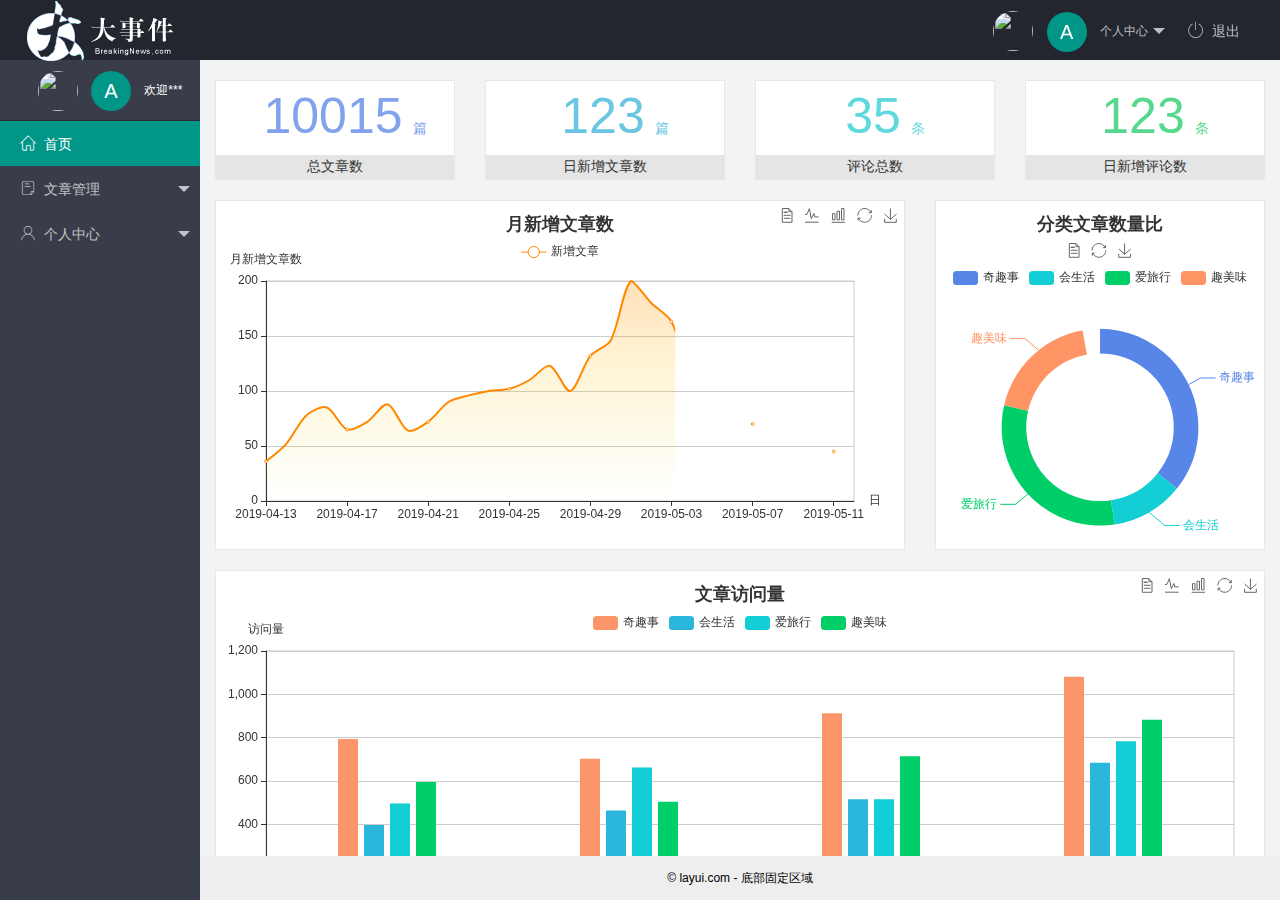
==== index.html @ fb3ffb08 "完成了主页功能的开发" ====
<!DOCTYPE html>
<html lang="en">

<head>
    <meta charset="UTF-8" />
    <meta name="viewport" content="width=device-width, initial-scale=1.0" />
    <title>后台主页</title>
    <!-- 导入 layui 的样式表 -->
    <link rel="stylesheet" href="/assets/lib/layui/css/layui.css" />
    <!-- 导入第三方图标库 -->
    <link rel="stylesheet" href="/assets/fonts/iconfont.css" />
    <link rel="stylesheet" href="/assets/css/index.css" />
</head>

<body class="layui-layout-body">
    <div class="layui-layout layui-layout-admin">
        <div class="layui-header">
            <div class="layui-logo">
                <img src="/assets/images/logo.png" alt="" />
            </div>
            <!-- 头部区域（可配合layui已有的水平导航） -->
            <ul class="layui-nav layui-layout-right">
                <li class="layui-nav-item">
                    <a href="javascript:;" class="userinfo">
                        <img src="http://t.cn/RCzsdCq" class="layui-nav-img" />
                        <span class="text-avatar">A</span>
                        个人中心
                    </a>
                    <dl class="layui-nav-child">
                        <dd><a href="">基本资料</a></dd>
                        <dd><a href="">更换头像</a></dd>
                        <dd><a href="">重置密码</a></dd>
                    </dl>
                </li>
                <li class="layui-nav-item"><a href="javascript:;" id="btnLogout"><span class="iconfont icon-tuichu"></span>退出</a></li>
            </ul>
        </div>

        <div class="layui-side layui-bg-black">
            <div class="layui-side-scroll">
                <div class="userinfo">
                    <img src="http://t.cn/RCzsdCq" class="layui-nav-img" />
                    <span class="text-avatar">A</span>
                    <span id="welcome">欢迎***</span>
                </div>
                <!-- 左侧导航区域（可配合layui已有的垂直导航） -->
                <ul class="layui-nav layui-nav-tree" lay-shrink="all">
                    <li class="layui-nav-item layui-this">
                        <a href="/home/dashboard.html" target="fm"><span class="iconfont icon-home"></span>首页</a>
                    </li>
                    <li class="layui-nav-item">
                        <a class="" href="javascript:;"><span class="iconfont icon-16"></span>文章管理</a>
                        <dl class="layui-nav-child">
                            <dd>
                                <a href="javascript:;"><i class="layui-icon layui-icon-app"></i>文章类别</a>
                            </dd>
                            <dd>
                                <a href="javascript:;"><i class="layui-icon layui-icon-app"></i>文章列表</a>
                            </dd>
                            <dd>
                                <a href="javascript:;"><i class="layui-icon layui-icon-app"></i>发布文章</a>
                            </dd>
                        </dl>
                    </li>
                    <li class="layui-nav-item">
                        <a href="javascript:;"><span class="iconfont icon-user"></span>个人中心</a>
                        <dl class="layui-nav-child">
                            <dd>
                                <a href="javascript:;"><i class="layui-icon layui-icon-app"></i>基本资料</a>
                            </dd>
                            <dd>
                                <a href="javascript:;"><i class="layui-icon layui-icon-app"></i>更换头像</a>
                            </dd>
                            <dd>
                                <a href="javascript:;"><i class="layui-icon layui-icon-app"></i>重置密码</a>
                            </dd>
                        </dl>
                    </li>
                </ul>
            </div>
        </div>

        <div class="layui-body">
            <!-- 内容主体区域 -->
            <!-- <div style="padding: 15px;">内容主体区域</div> -->
            <iframe name="fm" src="/home/dashboard.html" frameborder="0"></iframe>
        </div>

        <div class="layui-footer">
            <!-- 底部固定区域 -->
            © layui.com - 底部固定区域
        </div>
    </div>
    <!-- 导入 layui 的JS文件 -->
    <script src="/assets/lib/layui/layui.all.js"></script>
    <!-- 导入jq -->
    <script src="/assets/lib/jquery.js"></script>
    <!-- 导入baseAPI -->
    <script src="/assets/js/baseAPI.js"></script>
    <script src="/assets/js/index.js"></script>
</body>

</html>
---- assets/lib/layui/css/layui.css ----
/** layui-v2.5.5 MIT License By https://www.layui.com */
 .layui-inline,img{display:inline-block;vertical-align:middle}h1,h2,h3,h4,h5,h6{font-weight:400}.layui-edge,.layui-header,.layui-inline,.layui-main{position:relative}.layui-body,.layui-edge,.layui-elip{overflow:hidden}.layui-btn,.layui-edge,.layui-inline,img{vertical-align:middle}.layui-btn,.layui-disabled,.layui-icon,.layui-unselect{-moz-user-select:none;-webkit-user-select:none;-ms-user-select:none}.layui-elip,.layui-form-checkbox span,.layui-form-pane .layui-form-label{text-overflow:ellipsis;white-space:nowrap}.layui-breadcrumb,.layui-tree-btnGroup{visibility:hidden}blockquote,body,button,dd,div,dl,dt,form,h1,h2,h3,h4,h5,h6,input,li,ol,p,pre,td,textarea,th,ul{margin:0;padding:0;-webkit-tap-highlight-color:rgba(0,0,0,0)}a:active,a:hover{outline:0}img{border:none}li{list-style:none}table{border-collapse:collapse;border-spacing:0}h4,h5,h6{font-size:100%}button,input,optgroup,option,select,textarea{font-family:inherit;font-size:inherit;font-style:inherit;font-weight:inherit;outline:0}pre{white-space:pre-wrap;white-space:-moz-pre-wrap;white-space:-pre-wrap;white-space:-o-pre-wrap;word-wrap:break-word}body{line-height:24px;font:14px Helvetica Neue,Helvetica,PingFang SC,Tahoma,Arial,sans-serif}hr{height:1px;margin:10px 0;border:0;clear:both}a{color:#333;text-decoration:none}a:hover{color:#777}a cite{font-style:normal;*cursor:pointer}.layui-border-box,.layui-border-box *{box-sizing:border-box}.layui-box,.layui-box *{box-sizing:content-box}.layui-clear{clear:both;*zoom:1}.layui-clear:after{content:'\20';clear:both;*zoom:1;display:block;height:0}.layui-inline{*display:inline;*zoom:1}.layui-edge{display:inline-block;width:0;height:0;border-width:6px;border-style:dashed;border-color:transparent}.layui-edge-top{top:-4px;border-bottom-color:#999;border-bottom-style:solid}.layui-edge-right{border-left-color:#999;border-left-style:solid}.layui-edge-bottom{top:2px;border-top-color:#999;border-top-style:solid}.layui-edge-left{border-right-color:#999;border-right-style:solid}.layui-disabled,.layui-disabled:hover{color:#d2d2d2!important;cursor:not-allowed!important}.layui-circle{border-radius:100%}.layui-show{display:block!important}.layui-hide{display:none!important}@font-face{font-family:layui-icon;src:url(../font/iconfont.eot?v=250);src:url(../font/iconfont.eot?v=250#iefix) format('embedded-opentype'),url(../font/iconfont.woff2?v=250) format('woff2'),url(../font/iconfont.woff?v=250) format('woff'),url(../font/iconfont.ttf?v=250) format('truetype'),url(../font/iconfont.svg?v=250#layui-icon) format('svg')}.layui-icon{font-family:layui-icon!important;font-size:16px;font-style:normal;-webkit-font-smoothing:antialiased;-moz-osx-font-smoothing:grayscale}.layui-icon-reply-fill:before{content:"\e611"}.layui-icon-set-fill:before{content:"\e614"}.layui-icon-menu-fill:before{content:"\e60f"}.layui-icon-search:before{content:"\e615"}.layui-icon-share:before{content:"\e641"}.layui-icon-set-sm:before{content:"\e620"}.layui-icon-engine:before{content:"\e628"}.layui-icon-close:before{content:"\1006"}.layui-icon-close-fill:before{content:"\1007"}.layui-icon-chart-screen:before{content:"\e629"}.layui-icon-star:before{content:"\e600"}.layui-icon-circle-dot:before{content:"\e617"}.layui-icon-chat:before{content:"\e606"}.layui-icon-release:before{content:"\e609"}.layui-icon-list:before{content:"\e60a"}.layui-icon-chart:before{content:"\e62c"}.layui-icon-ok-circle:before{content:"\1005"}.layui-icon-layim-theme:before{content:"\e61b"}.layui-icon-table:before{content:"\e62d"}.layui-icon-right:before{content:"\e602"}.layui-icon-left:before{content:"\e603"}.layui-icon-cart-simple:before{content:"\e698"}.layui-icon-face-cry:before{content:"\e69c"}.layui-icon-face-smile:before{content:"\e6af"}.layui-icon-survey:before{content:"\e6b2"}.layui-icon-tree:before{content:"\e62e"}.layui-icon-upload-circle:before{content:"\e62f"}.layui-icon-add-circle:before{content:"\e61f"}.layui-icon-download-circle:before{content:"\e601"}.layui-icon-templeate-1:before{content:"\e630"}.layui-icon-util:before{content:"\e631"}.layui-icon-face-surprised:before{content:"\e664"}.layui-icon-edit:before{content:"\e642"}.layui-icon-speaker:before{content:"\e645"}.layui-icon-down:before{content:"\e61a"}.layui-icon-file:before{content:"\e621"}.layui-icon-layouts:before{content:"\e632"}.layui-icon-rate-half:before{content:"\e6c9"}.layui-icon-add-circle-fine:before{content:"\e608"}.layui-icon-prev-circle:before{content:"\e633"}.layui-icon-read:before{content:"\e705"}.layui-icon-404:before{content:"\e61c"}.layui-icon-carousel:before{content:"\e634"}.layui-icon-help:before{content:"\e607"}.layui-icon-code-circle:before{content:"\e635"}.layui-icon-water:before{content:"\e636"}.layui-icon-username:before{content:"\e66f"}.layui-icon-find-fill:before{content:"\e670"}.layui-icon-about:before{content:"\e60b"}.layui-icon-location:before{content:"\e715"}.layui-icon-up:before{content:"\e619"}.layui-icon-pause:before{content:"\e651"}.layui-icon-date:before{content:"\e637"}.layui-icon-layim-uploadfile:before{content:"\e61d"}.layui-icon-delete:before{content:"\e640"}.layui-icon-play:before{content:"\e652"}.layui-icon-top:before{content:"\e604"}.layui-icon-friends:before{content:"\e612"}.layui-icon-refresh-3:before{content:"\e9aa"}.layui-icon-ok:before{content:"\e605"}.layui-icon-layer:before{content:"\e638"}.layui-icon-face-smile-fine:before{content:"\e60c"}.layui-icon-dollar:before{content:"\e659"}.layui-icon-group:before{content:"\e613"}.layui-icon-layim-download:before{content:"\e61e"}.layui-icon-picture-fine:before{content:"\e60d"}.layui-icon-link:before{content:"\e64c"}.layui-icon-diamond:before{content:"\e735"}.layui-icon-log:before{content:"\e60e"}.layui-icon-rate-solid:before{content:"\e67a"}.layui-icon-fonts-del:before{content:"\e64f"}.layui-icon-unlink:before{content:"\e64d"}.layui-icon-fonts-clear:before{content:"\e639"}.layui-icon-triangle-r:before{content:"\e623"}.layui-icon-circle:before{content:"\e63f"}.layui-icon-radio:before{content:"\e643"}.layui-icon-align-center:before{content:"\e647"}.layui-icon-align-right:before{content:"\e648"}.layui-icon-align-left:before{content:"\e649"}.layui-icon-loading-1:before{content:"\e63e"}.layui-icon-return:before{content:"\e65c"}.layui-icon-fonts-strong:before{content:"\e62b"}.layui-icon-upload:before{content:"\e67c"}.layui-icon-dialogue:before{content:"\e63a"}.layui-icon-video:before{content:"\e6ed"}.layui-icon-headset:before{content:"\e6fc"}.layui-icon-cellphone-fine:before{content:"\e63b"}.layui-icon-add-1:before{content:"\e654"}.layui-icon-face-smile-b:before{content:"\e650"}.layui-icon-fonts-html:before{content:"\e64b"}.layui-icon-form:before{content:"\e63c"}.layui-icon-cart:before{content:"\e657"}.layui-icon-camera-fill:before{content:"\e65d"}.layui-icon-tabs:before{content:"\e62a"}.layui-icon-fonts-code:before{content:"\e64e"}.layui-icon-fire:before{content:"\e756"}.layui-icon-set:before{content:"\e716"}.layui-icon-fonts-u:before{content:"\e646"}.layui-icon-triangle-d:before{content:"\e625"}.layui-icon-tips:before{content:"\e702"}.layui-icon-picture:before{content:"\e64a"}.layui-icon-more-vertical:before{content:"\e671"}.layui-icon-flag:before{content:"\e66c"}.layui-icon-loading:before{content:"\e63d"}.layui-icon-fonts-i:before{content:"\e644"}.layui-icon-refresh-1:before{content:"\e666"}.layui-icon-rmb:before{content:"\e65e"}.layui-icon-home:before{content:"\e68e"}.layui-icon-user:before{content:"\e770"}.layui-icon-notice:before{content:"\e667"}.layui-icon-login-weibo:before{content:"\e675"}.layui-icon-voice:before{content:"\e688"}.layui-icon-upload-drag:before{content:"\e681"}.layui-icon-login-qq:before{content:"\e676"}.layui-icon-snowflake:before{content:"\e6b1"}.layui-icon-file-b:before{content:"\e655"}.layui-icon-template:before{content:"\e663"}.layui-icon-auz:before{content:"\e672"}.layui-icon-console:before{content:"\e665"}.layui-icon-app:before{content:"\e653"}.layui-icon-prev:before{content:"\e65a"}.layui-icon-website:before{content:"\e7ae"}.layui-icon-next:before{content:"\e65b"}.layui-icon-component:before{content:"\e857"}.layui-icon-more:before{content:"\e65f"}.layui-icon-login-wechat:before{content:"\e677"}.layui-icon-shrink-right:before{content:"\e668"}.layui-icon-spread-left:before{content:"\e66b"}.layui-icon-camera:before{content:"\e660"}.layui-icon-note:before{content:"\e66e"}.layui-icon-refresh:before{content:"\e669"}.layui-icon-female:before{content:"\e661"}.layui-icon-male:before{content:"\e662"}.layui-icon-password:before{content:"\e673"}.layui-icon-senior:before{content:"\e674"}.layui-icon-theme:before{content:"\e66a"}.layui-icon-tread:before{content:"\e6c5"}.layui-icon-praise:before{content:"\e6c6"}.layui-icon-star-fill:before{content:"\e658"}.layui-icon-rate:before{content:"\e67b"}.layui-icon-template-1:before{content:"\e656"}.layui-icon-vercode:before{content:"\e679"}.layui-icon-cellphone:before{content:"\e678"}.layui-icon-screen-full:before{content:"\e622"}.layui-icon-screen-restore:before{content:"\e758"}.layui-icon-cols:before{content:"\e610"}.layui-icon-export:before{content:"\e67d"}.layui-icon-print:before{content:"\e66d"}.layui-icon-slider:before{content:"\e714"}.layui-icon-addition:before{content:"\e624"}.layui-icon-subtraction:before{content:"\e67e"}.layui-icon-service:before{content:"\e626"}.layui-icon-transfer:before{content:"\e691"}.layui-main{width:1140px;margin:0 auto}.layui-header{z-index:1000;height:60px}.layui-header a:hover{transition:all .5s;-webkit-transition:all .5s}.layui-side{position:fixed;left:0;top:0;bottom:0;z-index:999;width:200px;overflow-x:hidden}.layui-side-scroll{position:relative;width:220px;height:100%;overflow-x:hidden}.layui-body{position:absolute;left:200px;right:0;top:0;bottom:0;z-index:998;width:auto;overflow-y:auto;box-sizing:border-box}.layui-layout-body{overflow:hidden}.layui-layout-admin .layui-header{background-color:#23262E}.layui-layout-admin .layui-side{top:60px;width:200px;overflow-x:hidden}.layui-layout-admin .layui-body{position:fixed;top:60px;bottom:44px}.layui-layout-admin .layui-main{width:auto;margin:0 15px}.layui-layout-admin .layui-footer{position:fixed;left:200px;right:0;bottom:0;height:44px;line-height:44px;padding:0 15px;background-color:#eee}.layui-layout-admin .layui-logo{position:absolute;left:0;top:0;width:200px;height:100%;line-height:60px;text-align:center;color:#009688;font-size:16px}.layui-layout-admin .layui-header .layui-nav{background:0 0}.layui-layout-left{position:absolute!important;left:200px;top:0}.layui-layout-right{position:absolute!important;right:0;top:0}.layui-container{position:relative;margin:0 auto;padding:0 15px;box-sizing:border-box}.layui-fluid{position:relative;margin:0 auto;padding:0 15px}.layui-row:after,.layui-row:before{content:'';display:block;clear:both}.layui-col-lg1,.layui-col-lg10,.layui-col-lg11,.layui-col-lg12,.layui-col-lg2,.layui-col-lg3,.layui-col-lg4,.layui-col-lg5,.layui-col-lg6,.layui-col-lg7,.layui-col-lg8,.layui-col-lg9,.layui-col-md1,.layui-col-md10,.layui-col-md11,.layui-col-md12,.layui-col-md2,.layui-col-md3,.layui-col-md4,.layui-col-md5,.layui-col-md6,.layui-col-md7,.layui-col-md8,.layui-col-md9,.layui-col-sm1,.layui-col-sm10,.layui-col-sm11,.layui-col-sm12,.layui-col-sm2,.layui-col-sm3,.layui-col-sm4,.layui-col-sm5,.layui-col-sm6,.layui-col-sm7,.layui-col-sm8,.layui-col-sm9,.layui-col-xs1,.layui-col-xs10,.layui-col-xs11,.layui-col-xs12,.layui-col-xs2,.layui-col-xs3,.layui-col-xs4,.layui-col-xs5,.layui-col-xs6,.layui-col-xs7,.layui-col-xs8,.layui-col-xs9{position:relative;display:block;box-sizing:border-box}.layui-col-xs1,.layui-col-xs10,.layui-col-xs11,.layui-col-xs12,.layui-col-xs2,.layui-col-xs3,.layui-col-xs4,.layui-col-xs5,.layui-col-xs6,.layui-col-xs7,.layui-col-xs8,.layui-col-xs9{float:left}.layui-col-xs1{width:8.33333333%}.layui-col-xs2{width:16.66666667%}.layui-col-xs3{width:25%}.layui-col-xs4{width:33.33333333%}.layui-col-xs5{width:41.66666667%}.layui-col-xs6{width:50%}.layui-col-xs7{width:58.33333333%}.layui-col-xs8{width:66.66666667%}.layui-col-xs9{width:75%}.layui-col-xs10{width:83.33333333%}.layui-col-xs11{width:91.66666667%}.layui-col-xs12{width:100%}.layui-col-xs-offset1{margin-left:8.33333333%}.layui-col-xs-offset2{margin-left:16.66666667%}.layui-col-xs-offset3{margin-left:25%}.layui-col-xs-offset4{margin-left:33.33333333%}.layui-col-xs-offset5{margin-left:41.66666667%}.layui-col-xs-offset6{margin-left:50%}.layui-col-xs-offset7{margin-left:58.33333333%}.layui-col-xs-offset8{margin-left:66.66666667%}.layui-col-xs-offset9{margin-left:75%}.layui-col-xs-offset10{margin-left:83.33333333%}.layui-col-xs-offset11{margin-left:91.66666667%}.layui-col-xs-offset12{margin-left:100%}@media screen and (max-width:768px){.layui-hide-xs{display:none!important}.layui-show-xs-block{display:block!important}.layui-show-xs-inline{display:inline!important}.layui-show-xs-inline-block{display:inline-block!important}}@media screen and (min-width:768px){.layui-container{width:750px}.layui-hide-sm{display:none!important}.layui-show-sm-block{display:block!important}.layui-show-sm-inline{display:inline!important}.layui-show-sm-inline-block{display:inline-block!important}.layui-col-sm1,.layui-col-sm10,.layui-col-sm11,.layui-col-sm12,.layui-col-sm2,.layui-col-sm3,.layui-col-sm4,.layui-col-sm5,.layui-col-sm6,.layui-col-sm7,.layui-col-sm8,.layui-col-sm9{float:left}.layui-col-sm1{width:8.33333333%}.layui-col-sm2{width:16.66666667%}.layui-col-sm3{width:25%}.layui-col-sm4{width:33.33333333%}.layui-col-sm5{width:41.66666667%}.layui-col-sm6{width:50%}.layui-col-sm7{width:58.33333333%}.layui-col-sm8{width:66.66666667%}.layui-col-sm9{width:75%}.layui-col-sm10{width:83.33333333%}.layui-col-sm11{width:91.66666667%}.layui-col-sm12{width:100%}.layui-col-sm-offset1{margin-left:8.33333333%}.layui-col-sm-offset2{margin-left:16.66666667%}.layui-col-sm-offset3{margin-left:25%}.layui-col-sm-offset4{margin-left:33.33333333%}.layui-col-sm-offset5{margin-left:41.66666667%}.layui-col-sm-offset6{margin-left:50%}.layui-col-sm-offset7{margin-left:58.33333333%}.layui-col-sm-offset8{margin-left:66.66666667%}.layui-col-sm-offset9{margin-left:75%}.layui-col-sm-offset10{margin-left:83.33333333%}.layui-col-sm-offset11{margin-left:91.66666667%}.layui-col-sm-offset12{margin-left:100%}}@media screen and (min-width:992px){.layui-container{width:970px}.layui-hide-md{display:none!important}.layui-show-md-block{display:block!important}.layui-show-md-inline{display:inline!important}.layui-show-md-inline-block{display:inline-block!important}.layui-col-md1,.layui-col-md10,.layui-col-md11,.layui-col-md12,.layui-col-md2,.layui-col-md3,.layui-col-md4,.layui-col-md5,.layui-col-md6,.layui-col-md7,.layui-col-md8,.layui-col-md9{float:left}.layui-col-md1{width:8.33333333%}.layui-col-md2{width:16.66666667%}.layui-col-md3{width:25%}.layui-col-md4{width:33.33333333%}.layui-col-md5{width:41.66666667%}.layui-col-md6{width:50%}.layui-col-md7{width:58.33333333%}.layui-col-md8{width:66.66666667%}.layui-col-md9{width:75%}.layui-col-md10{width:83.33333333%}.layui-col-md11{width:91.66666667%}.layui-col-md12{width:100%}.layui-col-md-offset1{margin-left:8.33333333%}.layui-col-md-offset2{margin-left:16.66666667%}.layui-col-md-offset3{margin-left:25%}.layui-col-md-offset4{margin-left:33.33333333%}.layui-col-md-offset5{margin-left:41.66666667%}.layui-col-md-offset6{margin-left:50%}.layui-col-md-offset7{margin-left:58.33333333%}.layui-col-md-offset8{margin-left:66.66666667%}.layui-col-md-offset9{margin-left:75%}.layui-col-md-offset10{margin-left:83.33333333%}.layui-col-md-offset11{margin-left:91.66666667%}.layui-col-md-offset12{margin-left:100%}}@media screen and (min-width:1200px){.layui-container{width:1170px}.layui-hide-lg{display:none!important}.layui-show-lg-block{display:block!important}.layui-show-lg-inline{display:inline!important}.layui-show-lg-inline-block{display:inline-block!important}.layui-col-lg1,.layui-col-lg10,.layui-col-lg11,.layui-col-lg12,.layui-col-lg2,.layui-col-lg3,.layui-col-lg4,.layui-col-lg5,.layui-col-lg6,.layui-col-lg7,.layui-col-lg8,.layui-col-lg9{float:left}.layui-col-lg1{width:8.33333333%}.layui-col-lg2{width:16.66666667%}.layui-col-lg3{width:25%}.layui-col-lg4{width:33.33333333%}.layui-col-lg5{width:41.66666667%}.layui-col-lg6{width:50%}.layui-col-lg7{width:58.33333333%}.layui-col-lg8{width:66.66666667%}.layui-col-lg9{width:75%}.layui-col-lg10{width:83.33333333%}.layui-col-lg11{width:91.66666667%}.layui-col-lg12{width:100%}.layui-col-lg-offset1{margin-left:8.33333333%}.layui-col-lg-offset2{margin-left:16.66666667%}.layui-col-lg-offset3{margin-left:25%}.layui-col-lg-offset4{margin-left:33.33333333%}.layui-col-lg-offset5{margin-left:41.66666667%}.layui-col-lg-offset6{margin-left:50%}.layui-col-lg-offset7{margin-left:58.33333333%}.layui-col-lg-offset8{margin-left:66.66666667%}.layui-col-lg-offset9{margin-left:75%}.layui-col-lg-offset10{margin-left:83.33333333%}.layui-col-lg-offset11{margin-left:91.66666667%}.layui-col-lg-offset12{margin-left:100%}}.layui-col-space1{margin:-.5px}.layui-col-space1>*{padding:.5px}.layui-col-space3{margin:-1.5px}.layui-col-space3>*{padding:1.5px}.layui-col-space5{margin:-2.5px}.layui-col-space5>*{padding:2.5px}.layui-col-space8{margin:-3.5px}.layui-col-space8>*{padding:3.5px}.layui-col-space10{margin:-5px}.layui-col-space10>*{padding:5px}.layui-col-space12{margin:-6px}.layui-col-space12>*{padding:6px}.layui-col-space15{margin:-7.5px}.layui-col-space15>*{padding:7.5px}.layui-col-space18{margin:-9px}.layui-col-space18>*{padding:9px}.layui-col-space20{margin:-10px}.layui-col-space20>*{padding:10px}.layui-col-space22{margin:-11px}.layui-col-space22>*{padding:11px}.layui-col-space25{margin:-12.5px}.layui-col-space25>*{padding:12.5px}.layui-col-space30{margin:-15px}.layui-col-space30>*{padding:15px}.layui-btn,.layui-input,.layui-select,.layui-textarea,.layui-upload-button{outline:0;-webkit-appearance:none;transition:all .3s;-webkit-transition:all .3s;box-sizing:border-box}.layui-elem-quote{margin-bottom:10px;padding:15px;line-height:22px;border-left:5px solid #009688;border-radius:0 2px 2px 0;background-color:#f2f2f2}.layui-quote-nm{border-style:solid;border-width:1px 1px 1px 5px;background:0 0}.layui-elem-field{margin-bottom:10px;padding:0;border-width:1px;border-style:solid}.layui-elem-field legend{margin-left:20px;padding:0 10px;font-size:20px;font-weight:300}.layui-field-title{margin:10px 0 20px;border-width:1px 0 0}.layui-field-box{padding:10px 15px}.layui-field-title .layui-field-box{padding:10px 0}.layui-progress{position:relative;height:6px;border-radius:20px;background-color:#e2e2e2}.layui-progress-bar{position:absolute;left:0;top:0;width:0;max-width:100%;height:6px;border-radius:20px;text-align:right;background-color:#5FB878;transition:all .3s;-webkit-transition:all .3s}.layui-progress-big,.layui-progress-big .layui-progress-bar{height:18px;line-height:18px}.layui-progress-text{position:relative;top:-20px;line-height:18px;font-size:12px;color:#666}.layui-progress-big .layui-progress-text{position:static;padding:0 10px;color:#fff}.layui-collapse{border-width:1px;border-style:solid;border-radius:2px}.layui-colla-content,.layui-colla-item{border-top-width:1px;border-top-style:solid}.layui-colla-item:first-child{border-top:none}.layui-colla-title{position:relative;height:42px;line-height:42px;padding:0 15px 0 35px;color:#333;background-color:#f2f2f2;cursor:pointer;font-size:14px;overflow:hidden}.layui-colla-content{display:none;padding:10px 15px;line-height:22px;color:#666}.layui-colla-icon{position:absolute;left:15px;top:0;font-size:14px}.layui-card{margin-bottom:15px;border-radius:2px;background-color:#fff;box-shadow:0 1px 2px 0 rgba(0,0,0,.05)}.layui-card:last-child{margin-bottom:0}.layui-card-header{position:relative;height:42px;line-height:42px;padding:0 15px;border-bottom:1px solid #f6f6f6;color:#333;border-radius:2px 2px 0 0;font-size:14px}.layui-bg-black,.layui-bg-blue,.layui-bg-cyan,.layui-bg-green,.layui-bg-orange,.layui-bg-red{color:#fff!important}.layui-card-body{position:relative;padding:10px 15px;line-height:24px}.layui-card-body[pad15]{padding:15px}.layui-card-body[pad20]{padding:20px}.layui-card-body .layui-table{margin:5px 0}.layui-card .layui-tab{margin:0}.layui-panel-window{position:relative;padding:15px;border-radius:0;border-top:5px solid #E6E6E6;background-color:#fff}.layui-auxiliar-moving{position:fixed;left:0;right:0;top:0;bottom:0;width:100%;height:100%;background:0 0;z-index:9999999999}.layui-form-label,.layui-form-mid,.layui-form-select,.layui-input-block,.layui-input-inline,.layui-textarea{position:relative}.layui-bg-red{background-color:#FF5722!important}.layui-bg-orange{background-color:#FFB800!important}.layui-bg-green{background-color:#009688!important}.layui-bg-cyan{background-color:#2F4056!important}.layui-bg-blue{background-color:#1E9FFF!important}.layui-bg-black{background-color:#393D49!important}.layui-bg-gray{background-color:#eee!important;color:#666!important}.layui-badge-rim,.layui-colla-content,.layui-colla-item,.layui-collapse,.layui-elem-field,.layui-form-pane .layui-form-item[pane],.layui-form-pane .layui-form-label,.layui-input,.layui-layedit,.layui-layedit-tool,.layui-quote-nm,.layui-select,.layui-tab-bar,.layui-tab-card,.layui-tab-title,.layui-tab-title .layui-this:after,.layui-textarea{border-color:#e6e6e6}.layui-timeline-item:before,hr{background-color:#e6e6e6}.layui-text{line-height:22px;font-size:14px;color:#666}.layui-text h1,.layui-text h2,.layui-text h3{font-weight:500;color:#333}.layui-text h1{font-size:30px}.layui-text h2{font-size:24px}.layui-text h3{font-size:18px}.layui-text a:not(.layui-btn){color:#01AAED}.layui-text a:not(.layui-btn):hover{text-decoration:underline}.layui-text ul{padding:5px 0 5px 15px}.layui-text ul li{margin-top:5px;list-style-type:disc}.layui-text em,.layui-word-aux{color:#999!important;padding:0 5px!important}.layui-btn{display:inline-block;height:38px;line-height:38px;padding:0 18px;background-color:#009688;color:#fff;white-space:nowrap;text-align:center;font-size:14px;border:none;border-radius:2px;cursor:pointer}.layui-btn:hover{opacity:.8;filter:alpha(opacity=80);color:#fff}.layui-btn:active{opacity:1;filter:alpha(opacity=100)}.layui-btn+.layui-btn{margin-left:10px}.layui-btn-container{font-size:0}.layui-btn-container .layui-btn{margin-right:10px;margin-bottom:10px}.layui-btn-container .layui-btn+.layui-btn{margin-left:0}.layui-table .layui-btn-container .layui-btn{margin-bottom:9px}.layui-btn-radius{border-radius:100px}.layui-btn .layui-icon{margin-right:3px;font-size:18px;vertical-align:bottom;vertical-align:middle\9}.layui-btn-primary{border:1px solid #C9C9C9;background-color:#fff;color:#555}.layui-btn-primary:hover{border-color:#009688;color:#333}.layui-btn-normal{background-color:#1E9FFF}.layui-btn-warm{background-color:#FFB800}.layui-btn-danger{background-color:#FF5722}.layui-btn-checked{background-color:#5FB878}.layui-btn-disabled,.layui-btn-disabled:active,.layui-btn-disabled:hover{border:1px solid #e6e6e6;background-color:#FBFBFB;color:#C9C9C9;cursor:not-allowed;opacity:1}.layui-btn-lg{height:44px;line-height:44px;padding:0 25px;font-size:16px}.layui-btn-sm{height:30px;line-height:30px;padding:0 10px;font-size:12px}.layui-btn-sm i{font-size:16px!important}.layui-btn-xs{height:22px;line-height:22px;padding:0 5px;font-size:12px}.layui-btn-xs i{font-size:14px!important}.layui-btn-group{display:inline-block;vertical-align:middle;font-size:0}.layui-btn-group .layui-btn{margin-left:0!important;margin-right:0!important;border-left:1px solid rgba(255,255,255,.5);border-radius:0}.layui-btn-group .layui-btn-primary{border-left:none}.layui-btn-group .layui-btn-primary:hover{border-color:#C9C9C9;color:#009688}.layui-btn-group .layui-btn:first-child{border-left:none;border-radius:2px 0 0 2px}.layui-btn-group .layui-btn-primary:first-child{border-left:1px solid #c9c9c9}.layui-btn-group .layui-btn:last-child{border-radius:0 2px 2px 0}.layui-btn-group .layui-btn+.layui-btn{margin-left:0}.layui-btn-group+.layui-btn-group{margin-left:10px}.layui-btn-fluid{width:100%}.layui-input,.layui-select,.layui-textarea{height:38px;line-height:1.3;line-height:38px\9;border-width:1px;border-style:solid;background-color:#fff;border-radius:2px}.layui-input::-webkit-input-placeholder,.layui-select::-webkit-input-placeholder,.layui-textarea::-webkit-input-placeholder{line-height:1.3}.layui-input,.layui-textarea{display:block;width:100%;padding-left:10px}.layui-input:hover,.layui-textarea:hover{border-color:#D2D2D2!important}.layui-input:focus,.layui-textarea:focus{border-color:#C9C9C9!important}.layui-textarea{min-height:100px;height:auto;line-height:20px;padding:6px 10px;resize:vertical}.layui-select{padding:0 10px}.layui-form input[type=checkbox],.layui-form input[type=radio],.layui-form select{display:none}.layui-form [lay-ignore]{display:initial}.layui-form-item{margin-bottom:15px;clear:both;*zoom:1}.layui-form-item:after{content:'\20';clear:both;*zoom:1;display:block;height:0}.layui-form-label{float:left;display:block;padding:9px 15px;width:80px;font-weight:400;line-height:20px;text-align:right}.layui-form-label-col{display:block;float:none;padding:9px 0;line-height:20px;text-align:left}.layui-form-item .layui-inline{margin-bottom:5px;margin-right:10px}.layui-input-block{margin-left:110px;min-height:36px}.layui-input-inline{display:inline-block;vertical-align:middle}.layui-form-item .layui-input-inline{float:left;width:190px;margin-right:10px}.layui-form-text .layui-input-inline{width:auto}.layui-form-mid{float:left;display:block;padding:9px 0!important;line-height:20px;margin-right:10px}.layui-form-danger+.layui-form-select .layui-input,.layui-form-danger:focus{border-color:#FF5722!important}.layui-form-select .layui-input{padding-right:30px;cursor:pointer}.layui-form-select .layui-edge{position:absolute;right:10px;top:50%;margin-top:-3px;cursor:pointer;border-width:6px;border-top-color:#c2c2c2;border-top-style:solid;transition:all .3s;-webkit-transition:all .3s}.layui-form-select dl{display:none;position:absolute;left:0;top:42px;padding:5px 0;z-index:899;min-width:100%;border:1px solid #d2d2d2;max-height:300px;overflow-y:auto;background-color:#fff;border-radius:2px;box-shadow:0 2px 4px rgba(0,0,0,.12);box-sizing:border-box}.layui-form-select dl dd,.layui-form-select dl dt{padding:0 10px;line-height:36px;white-space:nowrap;overflow:hidden;text-overflow:ellipsis}.layui-form-select dl dt{font-size:12px;color:#999}.layui-form-select dl dd{cursor:pointer}.layui-form-select dl dd:hover{background-color:#f2f2f2;-webkit-transition:.5s all;transition:.5s all}.layui-form-select .layui-select-group dd{padding-left:20px}.layui-form-select dl dd.layui-select-tips{padding-left:10px!important;color:#999}.layui-form-select dl dd.layui-this{background-color:#5FB878;color:#fff}.layui-form-checkbox,.layui-form-select dl dd.layui-disabled{background-color:#fff}.layui-form-selected dl{display:block}.layui-form-checkbox,.layui-form-checkbox *,.layui-form-switch{display:inline-block;vertical-align:middle}.layui-form-selected .layui-edge{margin-top:-9px;-webkit-transform:rotate(180deg);transform:rotate(180deg);margin-top:-3px\9}:root .layui-form-selected .layui-edge{margin-top:-9px\0/IE9}.layui-form-selectup dl{top:auto;bottom:42px}.layui-select-none{margin:5px 0;text-align:center;color:#999}.layui-select-disabled .layui-disabled{border-color:#eee!important}.layui-select-disabled .layui-edge{border-top-color:#d2d2d2}.layui-form-checkbox{position:relative;height:30px;line-height:30px;margin-right:10px;padding-right:30px;cursor:pointer;font-size:0;-webkit-transition:.1s linear;transition:.1s linear;box-sizing:border-box}.layui-form-checkbox span{padding:0 10px;height:100%;font-size:14px;border-radius:2px 0 0 2px;background-color:#d2d2d2;color:#fff;overflow:hidden}.layui-form-checkbox:hover span{background-color:#c2c2c2}.layui-form-checkbox i{position:absolute;right:0;top:0;width:30px;height:28px;border:1px solid #d2d2d2;border-left:none;border-radius:0 2px 2px 0;color:#fff;font-size:20px;text-align:center}.layui-form-checkbox:hover i{border-color:#c2c2c2;color:#c2c2c2}.layui-form-checked,.layui-form-checked:hover{border-color:#5FB878}.layui-form-checked span,.layui-form-checked:hover span{background-color:#5FB878}.layui-form-checked i,.layui-form-checked:hover i{color:#5FB878}.layui-form-item .layui-form-checkbox{margin-top:4px}.layui-form-checkbox[lay-skin=primary]{height:auto!important;line-height:normal!important;min-width:18px;min-height:18px;border:none!important;margin-right:0;padding-left:28px;padding-right:0;background:0 0}.layui-form-checkbox[lay-skin=primary] span{padding-left:0;padding-right:15px;line-height:18px;background:0 0;color:#666}.layui-form-checkbox[lay-skin=primary] i{right:auto;left:0;width:16px;height:16px;line-height:16px;border:1px solid #d2d2d2;font-size:12px;border-radius:2px;background-color:#fff;-webkit-transition:.1s linear;transition:.1s linear}.layui-form-checkbox[lay-skin=primary]:hover i{border-color:#5FB878;color:#fff}.layui-form-checked[lay-skin=primary] i{border-color:#5FB878!important;background-color:#5FB878;color:#fff}.layui-checkbox-disbaled[lay-skin=primary] span{background:0 0!important;color:#c2c2c2}.layui-checkbox-disbaled[lay-skin=primary]:hover i{border-color:#d2d2d2}.layui-form-item .layui-form-checkbox[lay-skin=primary]{margin-top:10px}.layui-form-switch{position:relative;height:22px;line-height:22px;min-width:35px;padding:0 5px;margin-top:8px;border:1px solid #d2d2d2;border-radius:20px;cursor:pointer;background-color:#fff;-webkit-transition:.1s linear;transition:.1s linear}.layui-form-switch i{position:absolute;left:5px;top:3px;width:16px;height:16px;border-radius:20px;background-color:#d2d2d2;-webkit-transition:.1s linear;transition:.1s linear}.layui-form-switch em{position:relative;top:0;width:25px;margin-left:21px;padding:0!important;text-align:center!important;color:#999!important;font-style:normal!important;font-size:12px}.layui-form-onswitch{border-color:#5FB878;background-color:#5FB878}.layui-checkbox-disbaled,.layui-checkbox-disbaled i{border-color:#e2e2e2!important}.layui-form-onswitch i{left:100%;margin-left:-21px;background-color:#fff}.layui-form-onswitch em{margin-left:5px;margin-right:21px;color:#fff!important}.layui-checkbox-disbaled span{background-color:#e2e2e2!important}.layui-checkbox-disbaled:hover i{color:#fff!important}[lay-radio]{display:none}.layui-form-radio,.layui-form-radio *{display:inline-block;vertical-align:middle}.layui-form-radio{line-height:28px;margin:6px 10px 0 0;padding-right:10px;cursor:pointer;font-size:0}.layui-form-radio *{font-size:14px}.layui-form-radio>i{margin-right:8px;font-size:22px;color:#c2c2c2}.layui-form-radio>i:hover,.layui-form-radioed>i{color:#5FB878}.layui-radio-disbaled>i{color:#e2e2e2!important}.layui-form-pane .layui-form-label{width:110px;padding:8px 15px;height:38px;line-height:20px;border-width:1px;border-style:solid;border-radius:2px 0 0 2px;text-align:center;background-color:#FBFBFB;overflow:hidden;box-sizing:border-box}.layui-form-pane .layui-input-inline{margin-left:-1px}.layui-form-pane .layui-input-block{margin-left:110px;left:-1px}.layui-form-pane .layui-input{border-radius:0 2px 2px 0}.layui-form-pane .layui-form-text .layui-form-label{float:none;width:100%;border-radius:2px;box-sizing:border-box;text-align:left}.layui-form-pane .layui-form-text .layui-input-inline{display:block;margin:0;top:-1px;clear:both}.layui-form-pane .layui-form-text .layui-input-block{margin:0;left:0;top:-1px}.layui-form-pane .layui-form-text .layui-textarea{min-height:100px;border-radius:0 0 2px 2px}.layui-form-pane .layui-form-checkbox{margin:4px 0 4px 10px}.layui-form-pane .layui-form-radio,.layui-form-pane .layui-form-switch{margin-top:6px;margin-left:10px}.layui-form-pane .layui-form-item[pane]{position:relative;border-width:1px;border-style:solid}.layui-form-pane .layui-form-item[pane] .layui-form-label{position:absolute;left:0;top:0;height:100%;border-width:0 1px 0 0}.layui-form-pane .layui-form-item[pane] .layui-input-inline{margin-left:110px}@media screen and (max-width:450px){.layui-form-item .layui-form-label{text-overflow:ellipsis;overflow:hidden;white-space:nowrap}.layui-form-item .layui-inline{display:block;margin-right:0;margin-bottom:20px;clear:both}.layui-form-item .layui-inline:after{content:'\20';clear:both;display:block;height:0}.layui-form-item .layui-input-inline{display:block;float:none;left:-3px;width:auto;margin:0 0 10px 112px}.layui-form-item .layui-input-inline+.layui-form-mid{margin-left:110px;top:-5px;padding:0}.layui-form-item .layui-form-checkbox{margin-right:5px;margin-bottom:5px}}.layui-layedit{border-width:1px;border-style:solid;border-radius:2px}.layui-layedit-tool{padding:3px 5px;border-bottom-width:1px;border-bottom-style:solid;font-size:0}.layedit-tool-fixed{position:fixed;top:0;border-top:1px solid #e2e2e2}.layui-layedit-tool .layedit-tool-mid,.layui-layedit-tool .layui-icon{display:inline-block;vertical-align:middle;text-align:center;font-size:14px}.layui-layedit-tool .layui-icon{position:relative;width:32px;height:30px;line-height:30px;margin:3px 5px;color:#777;cursor:pointer;border-radius:2px}.layui-layedit-tool .layui-icon:hover{color:#393D49}.layui-layedit-tool .layui-icon:active{color:#000}.layui-layedit-tool .layedit-tool-active{background-color:#e2e2e2;color:#000}.layui-layedit-tool .layui-disabled,.layui-layedit-tool .layui-disabled:hover{color:#d2d2d2;cursor:not-allowed}.layui-layedit-tool .layedit-tool-mid{width:1px;height:18px;margin:0 10px;background-color:#d2d2d2}.layedit-tool-html{width:50px!important;font-size:30px!important}.layedit-tool-b,.layedit-tool-code,.layedit-tool-help{font-size:16px!important}.layedit-tool-d,.layedit-tool-face,.layedit-tool-image,.layedit-tool-unlink{font-size:18px!important}.layedit-tool-image input{position:absolute;font-size:0;left:0;top:0;width:100%;height:100%;opacity:.01;filter:Alpha(opacity=1);cursor:pointer}.layui-layedit-iframe iframe{display:block;width:100%}#LAY_layedit_code{overflow:hidden}.layui-laypage{display:inline-block;*display:inline;*zoom:1;vertical-align:middle;margin:10px 0;font-size:0}.layui-laypage>a:first-child,.layui-laypage>a:first-child em{border-radius:2px 0 0 2px}.layui-laypage>a:last-child,.layui-laypage>a:last-child em{border-radius:0 2px 2px 0}.layui-laypage>:first-child{margin-left:0!important}.layui-laypage>:last-child{margin-right:0!important}.layui-laypage a,.layui-laypage button,.layui-laypage input,.layui-laypage select,.layui-laypage span{border:1px solid #e2e2e2}.layui-laypage a,.layui-laypage span{display:inline-block;*display:inline;*zoom:1;vertical-align:middle;padding:0 15px;height:28px;line-height:28px;margin:0 -1px 5px 0;background-color:#fff;color:#333;font-size:12px}.layui-flow-more a *,.layui-laypage input,.layui-table-view select[lay-ignore]{display:inline-block}.layui-laypage a:hover{color:#009688}.layui-laypage em{font-style:normal}.layui-laypage .layui-laypage-spr{color:#999;font-weight:700}.layui-laypage a{text-decoration:none}.layui-laypage .layui-laypage-curr{position:relative}.layui-laypage .layui-laypage-curr em{position:relative;color:#fff}.layui-laypage .layui-laypage-curr .layui-laypage-em{position:absolute;left:-1px;top:-1px;padding:1px;width:100%;height:100%;background-color:#009688}.layui-laypage-em{border-radius:2px}.layui-laypage-next em,.layui-laypage-prev em{font-family:Sim sun;font-size:16px}.layui-laypage .layui-laypage-count,.layui-laypage .layui-laypage-limits,.layui-laypage .layui-laypage-refresh,.layui-laypage .layui-laypage-skip{margin-left:10px;margin-right:10px;padding:0;border:none}.layui-laypage .layui-laypage-limits,.layui-laypage .layui-laypage-refresh{vertical-align:top}.layui-laypage .layui-laypage-refresh i{font-size:18px;cursor:pointer}.layui-laypage select{height:22px;padding:3px;border-radius:2px;cursor:pointer}.layui-laypage .layui-laypage-skip{height:30px;line-height:30px;color:#999}.layui-laypage button,.layui-laypage input{height:30px;line-height:30px;border-radius:2px;vertical-align:top;background-color:#fff;box-sizing:border-box}.layui-laypage input{width:40px;margin:0 10px;padding:0 3px;text-align:center}.layui-laypage input:focus,.layui-laypage select:focus{border-color:#009688!important}.layui-laypage button{margin-left:10px;padding:0 10px;cursor:pointer}.layui-table,.layui-table-view{margin:10px 0}.layui-flow-more{margin:10px 0;text-align:center;color:#999;font-size:14px}.layui-flow-more a{height:32px;line-height:32px}.layui-flow-more a *{vertical-align:top}.layui-flow-more a cite{padding:0 20px;border-radius:3px;background-color:#eee;color:#333;font-style:normal}.layui-flow-more a cite:hover{opacity:.8}.layui-flow-more a i{font-size:30px;color:#737383}.layui-table{width:100%;background-color:#fff;color:#666}.layui-table tr{transition:all .3s;-webkit-transition:all .3s}.layui-table th{text-align:left;font-weight:400}.layui-table tbody tr:hover,.layui-table thead tr,.layui-table-click,.layui-table-header,.layui-table-hover,.layui-table-mend,.layui-table-patch,.layui-table-tool,.layui-table-total,.layui-table-total tr,.layui-table[lay-even] tr:nth-child(even){background-color:#f2f2f2}.layui-table td,.layui-table th,.layui-table-col-set,.layui-table-fixed-r,.layui-table-grid-down,.layui-table-header,.layui-table-page,.layui-table-tips-main,.layui-table-tool,.layui-table-total,.layui-table-view,.layui-table[lay-skin=line],.layui-table[lay-skin=row]{border-width:1px;border-style:solid;border-color:#e6e6e6}.layui-table td,.layui-table th{position:relative;padding:9px 15px;min-height:20px;line-height:20px;font-size:14px}.layui-table[lay-skin=line] td,.layui-table[lay-skin=line] th{border-width:0 0 1px}.layui-table[lay-skin=row] td,.layui-table[lay-skin=row] th{border-width:0 1px 0 0}.layui-table[lay-skin=nob] td,.layui-table[lay-skin=nob] th{border:none}.layui-table img{max-width:100px}.layui-table[lay-size=lg] td,.layui-table[lay-size=lg] th{padding:15px 30px}.layui-table-view .layui-table[lay-size=lg] .layui-table-cell{height:40px;line-height:40px}.layui-table[lay-size=sm] td,.layui-table[lay-size=sm] th{font-size:12px;padding:5px 10px}.layui-table-view .layui-table[lay-size=sm] .layui-table-cell{height:20px;line-height:20px}.layui-table[lay-data]{display:none}.layui-table-box{position:relative;overflow:hidden}.layui-table-view .layui-table{position:relative;width:auto;margin:0}.layui-table-view .layui-table[lay-skin=line]{border-width:0 1px 0 0}.layui-table-view .layui-table[lay-skin=row]{border-width:0 0 1px}.layui-table-view .layui-table td,.layui-table-view .layui-table th{padding:5px 0;border-top:none;border-left:none}.layui-table-view .layui-table th.layui-unselect .layui-table-cell span{cursor:pointer}.layui-table-view .layui-table td{cursor:default}.layui-table-view .layui-table td[data-edit=text]{cursor:text}.layui-table-view .layui-form-checkbox[lay-skin=primary] i{width:18px;height:18px}.layui-table-view .layui-form-radio{line-height:0;padding:0}.layui-table-view .layui-form-radio>i{margin:0;font-size:20px}.layui-table-init{position:absolute;left:0;top:0;width:100%;height:100%;text-align:center;z-index:110}.layui-table-init .layui-icon{position:absolute;left:50%;top:50%;margin:-15px 0 0 -15px;font-size:30px;color:#c2c2c2}.layui-table-header{border-width:0 0 1px;overflow:hidden}.layui-table-header .layui-table{margin-bottom:-1px}.layui-table-tool .layui-inline[lay-event]{position:relative;width:26px;height:26px;padding:5px;line-height:16px;margin-right:10px;text-align:center;color:#333;border:1px solid #ccc;cursor:pointer;-webkit-transition:.5s all;transition:.5s all}.layui-table-tool .layui-inline[lay-event]:hover{border:1px solid #999}.layui-table-tool-temp{padding-right:120px}.layui-table-tool-self{position:absolute;right:17px;top:10px}.layui-table-tool .layui-table-tool-self .layui-inline[lay-event]{margin:0 0 0 10px}.layui-table-tool-panel{position:absolute;top:29px;left:-1px;padding:5px 0;min-width:150px;min-height:40px;border:1px solid #d2d2d2;text-align:left;overflow-y:auto;background-color:#fff;box-shadow:0 2px 4px rgba(0,0,0,.12)}.layui-table-cell,.layui-table-tool-panel li{overflow:hidden;text-overflow:ellipsis;white-space:nowrap}.layui-table-tool-panel li{padding:0 10px;line-height:30px;-webkit-transition:.5s all;transition:.5s all}.layui-table-tool-panel li .layui-form-checkbox[lay-skin=primary]{width:100%;padding-left:28px}.layui-table-tool-panel li:hover{background-color:#f2f2f2}.layui-table-tool-panel li .layui-form-checkbox[lay-skin=primary] i{position:absolute;left:0;top:0}.layui-table-tool-panel li .layui-form-checkbox[lay-skin=primary] span{padding:0}.layui-table-tool .layui-table-tool-self .layui-table-tool-panel{left:auto;right:-1px}.layui-table-col-set{position:absolute;right:0;top:0;width:20px;height:100%;border-width:0 0 0 1px;background-color:#fff}.layui-table-sort{width:10px;height:20px;margin-left:5px;cursor:pointer!important}.layui-table-sort .layui-edge{position:absolute;left:5px;border-width:5px}.layui-table-sort .layui-table-sort-asc{top:3px;border-top:none;border-bottom-style:solid;border-bottom-color:#b2b2b2}.layui-table-sort .layui-table-sort-asc:hover{border-bottom-color:#666}.layui-table-sort .layui-table-sort-desc{bottom:5px;border-bottom:none;border-top-style:solid;border-top-color:#b2b2b2}.layui-table-sort .layui-table-sort-desc:hover{border-top-color:#666}.layui-table-sort[lay-sort=asc] .layui-table-sort-asc{border-bottom-color:#000}.layui-table-sort[lay-sort=desc] .layui-table-sort-desc{border-top-color:#000}.layui-table-cell{height:28px;line-height:28px;padding:0 15px;position:relative;box-sizing:border-box}.layui-table-cell .layui-form-checkbox[lay-skin=primary]{top:-1px;padding:0}.layui-table-cell .layui-table-link{color:#01AAED}.laytable-cell-checkbox,.laytable-cell-numbers,.laytable-cell-radio,.laytable-cell-space{padding:0;text-align:center}.layui-table-body{position:relative;overflow:auto;margin-right:-1px;margin-bottom:-1px}.layui-table-body .layui-none{line-height:26px;padding:15px;text-align:center;color:#999}.layui-table-fixed{position:absolute;left:0;top:0;z-index:101}.layui-table-fixed .layui-table-body{overflow:hidden}.layui-table-fixed-l{box-shadow:0 -1px 8px rgba(0,0,0,.08)}.layui-table-fixed-r{left:auto;right:-1px;border-width:0 0 0 1px;box-shadow:-1px 0 8px rgba(0,0,0,.08)}.layui-table-fixed-r .layui-table-header{position:relative;overflow:visible}.layui-table-mend{position:absolute;right:-49px;top:0;height:100%;width:50px}.layui-table-tool{position:relative;z-index:890;width:100%;min-height:50px;line-height:30px;padding:10px 15px;border-width:0 0 1px}.layui-table-tool .layui-btn-container{margin-bottom:-10px}.layui-table-page,.layui-table-total{border-width:1px 0 0;margin-bottom:-1px;overflow:hidden}.layui-table-page{position:relative;width:100%;padding:7px 7px 0;height:41px;font-size:12px;white-space:nowrap}.layui-table-page>div{height:26px}.layui-table-page .layui-laypage{margin:0}.layui-table-page .layui-laypage a,.layui-table-page .layui-laypage span{height:26px;line-height:26px;margin-bottom:10px;border:none;background:0 0}.layui-table-page .layui-laypage a,.layui-table-page .layui-laypage span.layui-laypage-curr{padding:0 12px}.layui-table-page .layui-laypage span{margin-left:0;padding:0}.layui-table-page .layui-laypage .layui-laypage-prev{margin-left:-7px!important}.layui-table-page .layui-laypage .layui-laypage-curr .layui-laypage-em{left:0;top:0;padding:0}.layui-table-page .layui-laypage button,.layui-table-page .layui-laypage input{height:26px;line-height:26px}.layui-table-page .layui-laypage input{width:40px}.layui-table-page .layui-laypage button{padding:0 10px}.layui-table-page select{height:18px}.layui-table-patch .layui-table-cell{padding:0;width:30px}.layui-table-edit{position:absolute;left:0;top:0;width:100%;height:100%;padding:0 14px 1px;border-radius:0;box-shadow:1px 1px 20px rgba(0,0,0,.15)}.layui-table-edit:focus{border-color:#5FB878!important}select.layui-table-edit{padding:0 0 0 10px;border-color:#C9C9C9}.layui-table-view .layui-form-checkbox,.layui-table-view .layui-form-radio,.layui-table-view .layui-form-switch{top:0;margin:0;box-sizing:content-box}.layui-table-view .layui-form-checkbox{top:-1px;height:26px;line-height:26px}.layui-table-view .layui-form-checkbox i{height:26px}.layui-table-grid .layui-table-cell{overflow:visible}.layui-table-grid-down{position:absolute;top:0;right:0;width:26px;height:100%;padding:5px 0;border-width:0 0 0 1px;text-align:center;background-color:#fff;color:#999;cursor:pointer}.layui-table-grid-down .layui-icon{position:absolute;top:50%;left:50%;margin:-8px 0 0 -8px}.layui-table-grid-down:hover{background-color:#fbfbfb}body .layui-table-tips .layui-layer-content{background:0 0;padding:0;box-shadow:0 1px 6px rgba(0,0,0,.12)}.layui-table-tips-main{margin:-44px 0 0 -1px;max-height:150px;padding:8px 15px;font-size:14px;overflow-y:scroll;background-color:#fff;color:#666}.layui-table-tips-c{position:absolute;right:-3px;top:-13px;width:20px;height:20px;padding:3px;cursor:pointer;background-color:#666;border-radius:50%;color:#fff}.layui-table-tips-c:hover{background-color:#777}.layui-table-tips-c:before{position:relative;right:-2px}.layui-upload-file{display:none!important;opacity:.01;filter:Alpha(opacity=1)}.layui-upload-drag,.layui-upload-form,.layui-upload-wrap{display:inline-block}.layui-upload-list{margin:10px 0}.layui-upload-choose{padding:0 10px;color:#999}.layui-upload-drag{position:relative;padding:30px;border:1px dashed #e2e2e2;background-color:#fff;text-align:center;cursor:pointer;color:#999}.layui-upload-drag .layui-icon{font-size:50px;color:#009688}.layui-upload-drag[lay-over]{border-color:#009688}.layui-upload-iframe{position:absolute;width:0;height:0;border:0;visibility:hidden}.layui-upload-wrap{position:relative;vertical-align:middle}.layui-upload-wrap .layui-upload-file{display:block!important;position:absolute;left:0;top:0;z-index:10;font-size:100px;width:100%;height:100%;opacity:.01;filter:Alpha(opacity=1);cursor:pointer}.layui-transfer-active,.layui-transfer-box{display:inline-block;vertical-align:middle}.layui-transfer-box,.layui-transfer-header,.layui-transfer-search{border-width:0;border-style:solid;border-color:#e6e6e6}.layui-transfer-box{position:relative;border-width:1px;width:200px;height:360px;border-radius:2px;background-color:#fff}.layui-transfer-box .layui-form-checkbox{width:100%;margin:0!important}.layui-transfer-header{height:38px;line-height:38px;padding:0 10px;border-bottom-width:1px}.layui-transfer-search{position:relative;padding:10px;border-bottom-width:1px}.layui-transfer-search .layui-input{height:32px;padding-left:30px;font-size:12px}.layui-transfer-search .layui-icon-search{position:absolute;left:20px;top:50%;margin-top:-8px;color:#666}.layui-transfer-active{margin:0 15px}.layui-transfer-active .layui-btn{display:block;margin:0;padding:0 15px;background-color:#5FB878;border-color:#5FB878;color:#fff}.layui-transfer-active .layui-btn-disabled{background-color:#FBFBFB;border-color:#e6e6e6;color:#C9C9C9}.layui-transfer-active .layui-btn:first-child{margin-bottom:15px}.layui-transfer-active .layui-btn .layui-icon{margin:0;font-size:14px!important}.layui-transfer-data{padding:5px 0;overflow:auto}.layui-transfer-data li{height:32px;line-height:32px;padding:0 10px}.layui-transfer-data li:hover{background-color:#f2f2f2;transition:.5s all}.layui-transfer-data .layui-none{padding:15px 10px;text-align:center;color:#999}.layui-nav{position:relative;padding:0 20px;background-color:#393D49;color:#fff;border-radius:2px;font-size:0;box-sizing:border-box}.layui-nav *{font-size:14px}.layui-nav .layui-nav-item{position:relative;display:inline-block;*display:inline;*zoom:1;vertical-align:middle;line-height:60px}.layui-nav .layui-nav-item a{display:block;padding:0 20px;color:#fff;color:rgba(255,255,255,.7);transition:all .3s;-webkit-transition:all .3s}.layui-nav .layui-this:after,.layui-nav-bar,.layui-nav-tree .layui-nav-itemed:after{position:absolute;left:0;top:0;width:0;height:5px;background-color:#5FB878;transition:all .2s;-webkit-transition:all .2s}.layui-nav-bar{z-index:1000}.layui-nav .layui-nav-item a:hover,.layui-nav .layui-this a{color:#fff}.layui-nav .layui-this:after{content:'';top:auto;bottom:0;width:100%}.layui-nav-img{width:30px;height:30px;margin-right:10px;border-radius:50%}.layui-nav .layui-nav-more{content:'';width:0;height:0;border-style:solid dashed dashed;border-color:#fff transparent transparent;overflow:hidden;cursor:pointer;transition:all .2s;-webkit-transition:all .2s;position:absolute;top:50%;right:3px;margin-top:-3px;border-width:6px;border-top-color:rgba(255,255,255,.7)}.layui-nav .layui-nav-mored,.layui-nav-itemed>a .layui-nav-more{margin-top:-9px;border-style:dashed dashed solid;border-color:transparent transparent #fff}.layui-nav-child{display:none;position:absolute;left:0;top:65px;min-width:100%;line-height:36px;padding:5px 0;box-shadow:0 2px 4px rgba(0,0,0,.12);border:1px solid #d2d2d2;background-color:#fff;z-index:100;border-radius:2px;white-space:nowrap}.layui-nav .layui-nav-child a{color:#333}.layui-nav .layui-nav-child a:hover{background-color:#f2f2f2;color:#000}.layui-nav-child dd{position:relative}.layui-nav .layui-nav-child dd.layui-this a,.layui-nav-child dd.layui-this{background-color:#5FB878;color:#fff}.layui-nav-child dd.layui-this:after{display:none}.layui-nav-tree{width:200px;padding:0}.layui-nav-tree .layui-nav-item{display:block;width:100%;line-height:45px}.layui-nav-tree .layui-nav-item a{position:relative;height:45px;line-height:45px;text-overflow:ellipsis;overflow:hidden;white-space:nowrap}.layui-nav-tree .layui-nav-item a:hover{background-color:#4E5465}.layui-nav-tree .layui-nav-bar{width:5px;height:0;background-color:#009688}.layui-nav-tree .layui-nav-child dd.layui-this,.layui-nav-tree .layui-nav-child dd.layui-this a,.layui-nav-tree .layui-this,.layui-nav-tree .layui-this>a,.layui-nav-tree .layui-this>a:hover{background-color:#009688;color:#fff}.layui-nav-tree .layui-this:after{display:none}.layui-nav-itemed>a,.layui-nav-tree .layui-nav-title a,.layui-nav-tree .layui-nav-title a:hover{color:#fff!important}.layui-nav-tree .layui-nav-child{position:relative;z-index:0;top:0;border:none;box-shadow:none}.layui-nav-tree .layui-nav-child a{height:40px;line-height:40px;color:#fff;color:rgba(255,255,255,.7)}.layui-nav-tree .layui-nav-child,.layui-nav-tree .layui-nav-child a:hover{background:0 0;color:#fff}.layui-nav-tree .layui-nav-more{right:10px}.layui-nav-itemed>.layui-nav-child{display:block;padding:0;background-color:rgba(0,0,0,.3)!important}.layui-nav-itemed>.layui-nav-child>.layui-this>.layui-nav-child{display:block}.layui-nav-side{position:fixed;top:0;bottom:0;left:0;overflow-x:hidden;z-index:999}.layui-bg-blue .layui-nav-bar,.layui-bg-blue .layui-nav-itemed:after,.layui-bg-blue .layui-this:after{background-color:#93D1FF}.layui-bg-blue .layui-nav-child dd.layui-this{background-color:#1E9FFF}.layui-bg-blue .layui-nav-itemed>a,.layui-nav-tree.layui-bg-blue .layui-nav-title a,.layui-nav-tree.layui-bg-blue .layui-nav-title a:hover{background-color:#007DDB!important}.layui-breadcrumb{font-size:0}.layui-breadcrumb>*{font-size:14px}.layui-breadcrumb a{color:#999!important}.layui-breadcrumb a:hover{color:#5FB878!important}.layui-breadcrumb a cite{color:#666;font-style:normal}.layui-breadcrumb span[lay-separator]{margin:0 10px;color:#999}.layui-tab{margin:10px 0;text-align:left!important}.layui-tab[overflow]>.layui-tab-title{overflow:hidden}.layui-tab-title{position:relative;left:0;height:40px;white-space:nowrap;font-size:0;border-bottom-width:1px;border-bottom-style:solid;transition:all .2s;-webkit-transition:all .2s}.layui-tab-title li{display:inline-block;*display:inline;*zoom:1;vertical-align:middle;font-size:14px;transition:all .2s;-webkit-transition:all .2s;position:relative;line-height:40px;min-width:65px;padding:0 15px;text-align:center;cursor:pointer}.layui-tab-title li a{display:block}.layui-tab-title .layui-this{color:#000}.layui-tab-title .layui-this:after{position:absolute;left:0;top:0;content:'';width:100%;height:41px;border-width:1px;border-style:solid;border-bottom-color:#fff;border-radius:2px 2px 0 0;box-sizing:border-box;pointer-events:none}.layui-tab-bar{position:absolute;right:0;top:0;z-index:10;width:30px;height:39px;line-height:39px;border-width:1px;border-style:solid;border-radius:2px;text-align:center;background-color:#fff;cursor:pointer}.layui-tab-bar .layui-icon{position:relative;display:inline-block;top:3px;transition:all .3s;-webkit-transition:all .3s}.layui-tab-item{display:none}.layui-tab-more{padding-right:30px;height:auto!important;white-space:normal!important}.layui-tab-more li.layui-this:after{border-bottom-color:#e2e2e2;border-radius:2px}.layui-tab-more .layui-tab-bar .layui-icon{top:-2px;top:3px\9;-webkit-transform:rotate(180deg);transform:rotate(180deg)}:root .layui-tab-more .layui-tab-bar .layui-icon{top:-2px\0/IE9}.layui-tab-content{padding:10px}.layui-tab-title li .layui-tab-close{position:relative;display:inline-block;width:18px;height:18px;line-height:20px;margin-left:8px;top:1px;text-align:center;font-size:14px;color:#c2c2c2;transition:all .2s;-webkit-transition:all .2s}.layui-tab-title li .layui-tab-close:hover{border-radius:2px;background-color:#FF5722;color:#fff}.layui-tab-brief>.layui-tab-title .layui-this{color:#009688}.layui-tab-brief>.layui-tab-more li.layui-this:after,.layui-tab-brief>.layui-tab-title .layui-this:after{border:none;border-radius:0;border-bottom:2px solid #5FB878}.layui-tab-brief[overflow]>.layui-tab-title .layui-this:after{top:-1px}.layui-tab-card{border-width:1px;border-style:solid;border-radius:2px;box-shadow:0 2px 5px 0 rgba(0,0,0,.1)}.layui-tab-card>.layui-tab-title{background-color:#f2f2f2}.layui-tab-card>.layui-tab-title li{margin-right:-1px;margin-left:-1px}.layui-tab-card>.layui-tab-title .layui-this{background-color:#fff}.layui-tab-card>.layui-tab-title .layui-this:after{border-top:none;border-width:1px;border-bottom-color:#fff}.layui-tab-card>.layui-tab-title .layui-tab-bar{height:40px;line-height:40px;border-radius:0;border-top:none;border-right:none}.layui-tab-card>.layui-tab-more .layui-this{background:0 0;color:#5FB878}.layui-tab-card>.layui-tab-more .layui-this:after{border:none}.layui-timeline{padding-left:5px}.layui-timeline-item{position:relative;padding-bottom:20px}.layui-timeline-axis{position:absolute;left:-5px;top:0;z-index:10;width:20px;height:20px;line-height:20px;background-color:#fff;color:#5FB878;border-radius:50%;text-align:center;cursor:pointer}.layui-timeline-axis:hover{color:#FF5722}.layui-timeline-item:before{content:'';position:absolute;left:5px;top:0;z-index:0;width:1px;height:100%}.layui-timeline-item:last-child:before{display:none}.layui-timeline-item:first-child:before{display:block}.layui-timeline-content{padding-left:25px}.layui-timeline-title{position:relative;margin-bottom:10px}.layui-badge,.layui-badge-dot,.layui-badge-rim{position:relative;display:inline-block;padding:0 6px;font-size:12px;text-align:center;background-color:#FF5722;color:#fff;border-radius:2px}.layui-badge{height:18px;line-height:18px}.layui-badge-dot{width:8px;height:8px;padding:0;border-radius:50%}.layui-badge-rim{height:18px;line-height:18px;border-width:1px;border-style:solid;background-color:#fff;color:#666}.layui-btn .layui-badge,.layui-btn .layui-badge-dot{margin-left:5px}.layui-nav .layui-badge,.layui-nav .layui-badge-dot{position:absolute;top:50%;margin:-8px 6px 0}.layui-tab-title .layui-badge,.layui-tab-title .layui-badge-dot{left:5px;top:-2px}.layui-carousel{position:relative;left:0;top:0;background-color:#f8f8f8}.layui-carousel>[carousel-item]{position:relative;width:100%;height:100%;overflow:hidden}.layui-carousel>[carousel-item]:before{position:absolute;content:'\e63d';left:50%;top:50%;width:100px;line-height:20px;margin:-10px 0 0 -50px;text-align:center;color:#c2c2c2;font-family:layui-icon!important;font-size:30px;font-style:normal;-webkit-font-smoothing:antialiased;-moz-osx-font-smoothing:grayscale}.layui-carousel>[carousel-item]>*{display:none;position:absolute;left:0;top:0;width:100%;height:100%;background-color:#f8f8f8;transition-duration:.3s;-webkit-transition-duration:.3s}.layui-carousel-updown>*{-webkit-transition:.3s ease-in-out up;transition:.3s ease-in-out up}.layui-carousel-arrow{display:none\9;opacity:0;position:absolute;left:10px;top:50%;margin-top:-18px;width:36px;height:36px;line-height:36px;text-align:center;font-size:20px;border:0;border-radius:50%;background-color:rgba(0,0,0,.2);color:#fff;-webkit-transition-duration:.3s;transition-duration:.3s;cursor:pointer}.layui-carousel-arrow[lay-type=add]{left:auto!important;right:10px}.layui-carousel:hover .layui-carousel-arrow[lay-type=add],.layui-carousel[lay-arrow=always] .layui-carousel-arrow[lay-type=add]{right:20px}.layui-carousel[lay-arrow=always] .layui-carousel-arrow{opacity:1;left:20px}.layui-carousel[lay-arrow=none] .layui-carousel-arrow{display:none}.layui-carousel-arrow:hover,.layui-carousel-ind ul:hover{background-color:rgba(0,0,0,.35)}.layui-carousel:hover .layui-carousel-arrow{display:block\9;opacity:1;left:20px}.layui-carousel-ind{position:relative;top:-35px;width:100%;line-height:0!important;text-align:center;font-size:0}.layui-carousel[lay-indicator=outside]{margin-bottom:30px}.layui-carousel[lay-indicator=outside] .layui-carousel-ind{top:10px}.layui-carousel[lay-indicator=outside] .layui-carousel-ind ul{background-color:rgba(0,0,0,.5)}.layui-carousel[lay-indicator=none] .layui-carousel-ind{display:none}.layui-carousel-ind ul{display:inline-block;padding:5px;background-color:rgba(0,0,0,.2);border-radius:10px;-webkit-transition-duration:.3s;transition-duration:.3s}.layui-carousel-ind li{display:inline-block;width:10px;height:10px;margin:0 3px;font-size:14px;background-color:#e2e2e2;background-color:rgba(255,255,255,.5);border-radius:50%;cursor:pointer;-webkit-transition-duration:.3s;transition-duration:.3s}.layui-carousel-ind li:hover{background-color:rgba(255,255,255,.7)}.layui-carousel-ind li.layui-this{background-color:#fff}.layui-carousel>[carousel-item]>.layui-carousel-next,.layui-carousel>[carousel-item]>.layui-carousel-prev,.layui-carousel>[carousel-item]>.layui-this{display:block}.layui-carousel>[carousel-item]>.layui-this{left:0}.layui-carousel>[carousel-item]>.layui-carousel-prev{left:-100%}.layui-carousel>[carousel-item]>.layui-carousel-next{left:100%}.layui-carousel>[carousel-item]>.layui-carousel-next.layui-carousel-left,.layui-carousel>[carousel-item]>.layui-carousel-prev.layui-carousel-right{left:0}.layui-carousel>[carousel-item]>.layui-this.layui-carousel-left{left:-100%}.layui-carousel>[carousel-item]>.layui-this.layui-carousel-right{left:100%}.layui-carousel[lay-anim=updown] .layui-carousel-arrow{left:50%!important;top:20px;margin:0 0 0 -18px}.layui-carousel[lay-anim=updown]>[carousel-item]>*,.layui-carousel[lay-anim=fade]>[carousel-item]>*{left:0!important}.layui-carousel[lay-anim=updown] .layui-carousel-arrow[lay-type=add]{top:auto!important;bottom:20px}.layui-carousel[lay-anim=updown] .layui-carousel-ind{position:absolute;top:50%;right:20px;width:auto;height:auto}.layui-carousel[lay-anim=updown] .layui-carousel-ind ul{padding:3px 5px}.layui-carousel[lay-anim=updown] .layui-carousel-ind li{display:block;margin:6px 0}.layui-carousel[lay-anim=updown]>[carousel-item]>.layui-this{top:0}.layui-carousel[lay-anim=updown]>[carousel-item]>.layui-carousel-prev{top:-100%}.layui-carousel[lay-anim=updown]>[carousel-item]>.layui-carousel-next{top:100%}.layui-carousel[lay-anim=updown]>[carousel-item]>.layui-carousel-next.layui-carousel-left,.layui-carousel[lay-anim=updown]>[carousel-item]>.layui-carousel-prev.layui-carousel-right{top:0}.layui-carousel[lay-anim=updown]>[carousel-item]>.layui-this.layui-carousel-left{top:-100%}.layui-carousel[lay-anim=updown]>[carousel-item]>.layui-this.layui-carousel-right{top:100%}.layui-carousel[lay-anim=fade]>[carousel-item]>.layui-carousel-next,.layui-carousel[lay-anim=fade]>[carousel-item]>.layui-carousel-prev{opacity:0}.layui-carousel[lay-anim=fade]>[carousel-item]>.layui-carousel-next.layui-carousel-left,.layui-carousel[lay-anim=fade]>[carousel-item]>.layui-carousel-prev.layui-carousel-right{opacity:1}.layui-carousel[lay-anim=fade]>[carousel-item]>.layui-this.layui-carousel-left,.layui-carousel[lay-anim=fade]>[carousel-item]>.layui-this.layui-carousel-right{opacity:0}.layui-fixbar{position:fixed;right:15px;bottom:15px;z-index:999999}.layui-fixbar li{width:50px;height:50px;line-height:50px;margin-bottom:1px;text-align:center;cursor:pointer;font-size:30px;background-color:#9F9F9F;color:#fff;border-radius:2px;opacity:.95}.layui-fixbar li:hover{opacity:.85}.layui-fixbar li:active{opacity:1}.layui-fixbar .layui-fixbar-top{display:none;font-size:40px}body .layui-util-face{border:none;background:0 0}body .layui-util-face .layui-layer-content{padding:0;background-color:#fff;color:#666;box-shadow:none}.layui-util-face .layui-layer-TipsG{display:none}.layui-util-face ul{position:relative;width:372px;padding:10px;border:1px solid #D9D9D9;background-color:#fff;box-shadow:0 0 20px rgba(0,0,0,.2)}.layui-util-face ul li{cursor:pointer;float:left;border:1px solid #e8e8e8;height:22px;width:26px;overflow:hidden;margin:-1px 0 0 -1px;padding:4px 2px;text-align:center}.layui-util-face ul li:hover{position:relative;z-index:2;border:1px solid #eb7350;background:#fff9ec}.layui-code{position:relative;margin:10px 0;padding:15px;line-height:20px;border:1px solid #ddd;border-left-width:6px;background-color:#F2F2F2;color:#333;font-family:Courier New;font-size:12px}.layui-rate,.layui-rate *{display:inline-block;vertical-align:middle}.layui-rate{padding:10px 5px 10px 0;font-size:0}.layui-rate li i.layui-icon{font-size:20px;color:#FFB800;margin-right:5px;transition:all .3s;-webkit-transition:all .3s}.layui-rate li i:hover{cursor:pointer;transform:scale(1.12);-webkit-transform:scale(1.12)}.layui-rate[readonly] li i:hover{cursor:default;transform:scale(1)}.layui-colorpicker{width:26px;height:26px;border:1px solid #e6e6e6;padding:5px;border-radius:2px;line-height:24px;display:inline-block;cursor:pointer;transition:all .3s;-webkit-transition:all .3s}.layui-colorpicker:hover{border-color:#d2d2d2}.layui-colorpicker.layui-colorpicker-lg{width:34px;height:34px;line-height:32px}.layui-colorpicker.layui-colorpicker-sm{width:24px;height:24px;line-height:22px}.layui-colorpicker.layui-colorpicker-xs{width:22px;height:22px;line-height:20px}.layui-colorpicker-trigger-bgcolor{display:block;background:url([data-uri]);border-radius:2px}.layui-colorpicker-trigger-span{display:block;height:100%;box-sizing:border-box;border:1px solid rgba(0,0,0,.15);border-radius:2px;text-align:center}.layui-colorpicker-trigger-i{display:inline-block;color:#FFF;font-size:12px}.layui-colorpicker-trigger-i.layui-icon-close{color:#999}.layui-colorpicker-main{position:absolute;z-index:66666666;width:280px;padding:7px;background:#FFF;border:1px solid #d2d2d2;border-radius:2px;box-shadow:0 2px 4px rgba(0,0,0,.12)}.layui-colorpicker-main-wrapper{height:180px;position:relative}.layui-colorpicker-basis{width:260px;height:100%;position:relative}.layui-colorpicker-basis-white{width:100%;height:100%;position:absolute;top:0;left:0;background:linear-gradient(90deg,#FFF,hsla(0,0%,100%,0))}.layui-colorpicker-basis-black{width:100%;height:100%;position:absolute;top:0;left:0;background:linear-gradient(0deg,#000,transparent)}.layui-colorpicker-basis-cursor{width:10px;height:10px;border:1px solid #FFF;border-radius:50%;position:absolute;top:-3px;right:-3px;cursor:pointer}.layui-colorpicker-side{position:absolute;top:0;right:0;width:12px;height:100%;background:linear-gradient(red,#FF0,#0F0,#0FF,#00F,#F0F,red)}.layui-colorpicker-side-slider{width:100%;height:5px;box-shadow:0 0 1px #888;box-sizing:border-box;background:#FFF;border-radius:1px;border:1px solid #f0f0f0;cursor:pointer;position:absolute;left:0}.layui-colorpicker-main-alpha{display:none;height:12px;margin-top:7px;background:url([data-uri])}.layui-colorpicker-alpha-bgcolor{height:100%;position:relative}.layui-colorpicker-alpha-slider{width:5px;height:100%;box-shadow:0 0 1px #888;box-sizing:border-box;background:#FFF;border-radius:1px;border:1px solid #f0f0f0;cursor:pointer;position:absolute;top:0}.layui-colorpicker-main-pre{padding-top:7px;font-size:0}.layui-colorpicker-pre{width:20px;height:20px;border-radius:2px;display:inline-block;margin-left:6px;margin-bottom:7px;cursor:pointer}.layui-colorpicker-pre:nth-child(11n+1){margin-left:0}.layui-colorpicker-pre-isalpha{background:url([data-uri])}.layui-colorpicker-pre.layui-this{box-shadow:0 0 3px 2px rgba(0,0,0,.15)}.layui-colorpicker-pre>div{height:100%;border-radius:2px}.layui-colorpicker-main-input{text-align:right;padding-top:7px}.layui-colorpicker-main-input .layui-btn-container .layui-btn{margin:0 0 0 10px}.layui-colorpicker-main-input div.layui-inline{float:left;margin-right:10px;font-size:14px}.layui-colorpicker-main-input input.layui-input{width:150px;height:30px;color:#666}.layui-slider{height:4px;background:#e2e2e2;border-radius:3px;position:relative;cursor:pointer}.layui-slider-bar{border-radius:3px;position:absolute;height:100%}.layui-slider-step{position:absolute;top:0;width:4px;height:4px;border-radius:50%;background:#FFF;-webkit-transform:translateX(-50%);transform:translateX(-50%)}.layui-slider-wrap{width:36px;height:36px;position:absolute;top:-16px;-webkit-transform:translateX(-50%);transform:translateX(-50%);z-index:10;text-align:center}.layui-slider-wrap-btn{width:12px;height:12px;border-radius:50%;background:#FFF;display:inline-block;vertical-align:middle;cursor:pointer;transition:.3s}.layui-slider-wrap:after{content:"";height:100%;display:inline-block;vertical-align:middle}.layui-slider-wrap-btn.layui-slider-hover,.layui-slider-wrap-btn:hover{transform:scale(1.2)}.layui-slider-wrap-btn.layui-disabled:hover{transform:scale(1)!important}.layui-slider-tips{position:absolute;top:-42px;z-index:66666666;white-space:nowrap;display:none;-webkit-transform:translateX(-50%);transform:translateX(-50%);color:#FFF;background:#000;border-radius:3px;height:25px;line-height:25px;padding:0 10px}.layui-slider-tips:after{content:'';position:absolute;bottom:-12px;left:50%;margin-left:-6px;width:0;height:0;border-width:6px;border-style:solid;border-color:#000 transparent transparent}.layui-slider-input{width:70px;height:32px;border:1px solid #e6e6e6;border-radius:3px;font-size:16px;line-height:32px;position:absolute;right:0;top:-15px}.layui-slider-input-btn{display:none;position:absolute;top:0;right:0;width:20px;height:100%;border-left:1px solid #d2d2d2}.layui-slider-input-btn i{cursor:pointer;position:absolute;right:0;bottom:0;width:20px;height:50%;font-size:12px;line-height:16px;text-align:center;color:#999}.layui-slider-input-btn i:first-child{top:0;border-bottom:1px solid #d2d2d2}.layui-slider-input-txt{height:100%;font-size:14px}.layui-slider-input-txt input{height:100%;border:none}.layui-slider-input-btn i:hover{color:#009688}.layui-slider-vertical{width:4px;margin-left:34px}.layui-slider-vertical .layui-slider-bar{width:4px}.layui-slider-vertical .layui-slider-step{top:auto;left:0;-webkit-transform:translateY(50%);transform:translateY(50%)}.layui-slider-vertical .layui-slider-wrap{top:auto;left:-16px;-webkit-transform:translateY(50%);transform:translateY(50%)}.layui-slider-vertical .layui-slider-tips{top:auto;left:2px}@media \0screen{.layui-slider-wrap-btn{margin-left:-20px}.layui-slider-vertical .layui-slider-wrap-btn{margin-left:0;margin-bottom:-20px}.layui-slider-vertical .layui-slider-tips{margin-left:-8px}.layui-slider>span{margin-left:8px}}.layui-tree{line-height:22px}.layui-tree .layui-form-checkbox{margin:0!important}.layui-tree-set{width:100%;position:relative}.layui-tree-pack{display:none;padding-left:20px;position:relative}.layui-tree-iconClick,.layui-tree-main{display:inline-block;vertical-align:middle}.layui-tree-line .layui-tree-pack{padding-left:27px}.layui-tree-line .layui-tree-set .layui-tree-set:after{content:'';position:absolute;top:14px;left:-9px;width:17px;height:0;border-top:1px dotted #c0c4cc}.layui-tree-entry{position:relative;padding:3px 0;height:20px;white-space:nowrap}.layui-tree-entry:hover{background-color:#eee}.layui-tree-line .layui-tree-entry:hover{background-color:rgba(0,0,0,0)}.layui-tree-line .layui-tree-entry:hover .layui-tree-txt{color:#999;text-decoration:underline;transition:.3s}.layui-tree-main{cursor:pointer;padding-right:10px}.layui-tree-line .layui-tree-set:before{content:'';position:absolute;top:0;left:-9px;width:0;height:100%;border-left:1px dotted #c0c4cc}.layui-tree-line .layui-tree-set.layui-tree-setLineShort:before{height:13px}.layui-tree-line .layui-tree-set.layui-tree-setHide:before{height:0}.layui-tree-iconClick{position:relative;height:20px;line-height:20px;margin:0 10px;color:#c0c4cc}.layui-tree-icon{height:12px;line-height:12px;width:12px;text-align:center;border:1px solid #c0c4cc}.layui-tree-iconClick .layui-icon{font-size:18px}.layui-tree-icon .layui-icon{font-size:12px;color:#666}.layui-tree-iconArrow{padding:0 5px}.layui-tree-iconArrow:after{content:'';position:absolute;left:4px;top:3px;z-index:100;width:0;height:0;border-width:5px;border-style:solid;border-color:transparent transparent transparent #c0c4cc;transition:.5s}.layui-tree-btnGroup,.layui-tree-editInput{position:relative;vertical-align:middle;display:inline-block}.layui-tree-spread>.layui-tree-entry>.layui-tree-iconClick>.layui-tree-iconArrow:after{transform:rotate(90deg) translate(3px,4px)}.layui-tree-txt{display:inline-block;vertical-align:middle;color:#555}.layui-tree-search{margin-bottom:15px;color:#666}.layui-tree-btnGroup .layui-icon{display:inline-block;vertical-align:middle;padding:0 2px;cursor:pointer}.layui-tree-btnGroup .layui-icon:hover{color:#999;transition:.3s}.layui-tree-entry:hover .layui-tree-btnGroup{visibility:visible}.layui-tree-editInput{height:20px;line-height:20px;padding:0 3px;border:none;background-color:rgba(0,0,0,.05)}.layui-tree-emptyText{text-align:center;color:#999}.layui-anim{-webkit-animation-duration:.3s;animation-duration:.3s;-webkit-animation-fill-mode:both;animation-fill-mode:both}.layui-anim.layui-icon{display:inline-block}.layui-anim-loop{-webkit-animation-iteration-count:infinite;animation-iteration-count:infinite}.layui-trans,.layui-trans a{transition:all .3s;-webkit-transition:all .3s}@-webkit-keyframes layui-rotate{from{-webkit-transform:rotate(0)}to{-webkit-transform:rotate(360deg)}}@keyframes layui-rotate{from{transform:rotate(0)}to{transform:rotate(360deg)}}.layui-anim-rotate{-webkit-animation-name:layui-rotate;animation-name:layui-rotate;-webkit-animation-duration:1s;animation-duration:1s;-webkit-animation-timing-function:linear;animation-timing-function:linear}@-webkit-keyframes layui-up{from{-webkit-transform:translate3d(0,100%,0);opacity:.3}to{-webkit-transform:translate3d(0,0,0);opacity:1}}@keyframes layui-up{from{transform:translate3d(0,100%,0);opacity:.3}to{transform:translate3d(0,0,0);opacity:1}}.layui-anim-up{-webkit-animation-name:layui-up;animation-name:layui-up}@-webkit-keyframes layui-upbit{from{-webkit-transform:translate3d(0,30px,0);opacity:.3}to{-webkit-transform:translate3d(0,0,0);opacity:1}}@keyframes layui-upbit{from{transform:translate3d(0,30px,0);opacity:.3}to{transform:translate3d(0,0,0);opacity:1}}.layui-anim-upbit{-webkit-animation-name:layui-upbit;animation-name:layui-upbit}@-webkit-keyframes layui-scale{0%{opacity:.3;-webkit-transform:scale(.5)}100%{opacity:1;-webkit-transform:scale(1)}}@keyframes layui-scale{0%{opacity:.3;-ms-transform:scale(.5);transform:scale(.5)}100%{opacity:1;-ms-transform:scale(1);transform:scale(1)}}.layui-anim-scale{-webkit-animation-name:layui-scale;animation-name:layui-scale}@-webkit-keyframes layui-scale-spring{0%{opacity:.5;-webkit-transform:scale(.5)}80%{opacity:.8;-webkit-transform:scale(1.1)}100%{opacity:1;-webkit-transform:scale(1)}}@keyframes layui-scale-spring{0%{opacity:.5;transform:scale(.5)}80%{opacity:.8;transform:scale(1.1)}100%{opacity:1;transform:scale(1)}}.layui-anim-scaleSpring{-webkit-animation-name:layui-scale-spring;animation-name:layui-scale-spring}@-webkit-keyframes layui-fadein{0%{opacity:0}100%{opacity:1}}@keyframes layui-fadein{0%{opacity:0}100%{opacity:1}}.layui-anim-fadein{-webkit-animation-name:layui-fadein;animation-name:layui-fadein}@-webkit-keyframes layui-fadeout{0%{opacity:1}100%{opacity:0}}@keyframes layui-fadeout{0%{opacity:1}100%{opacity:0}}.layui-anim-fadeout{-webkit-animation-name:layui-fadeout;animation-name:layui-fadeout}
---- assets/fonts/iconfont.css ----
@font-face {font-family: "iconfont";
  src: url('iconfont.eot?t=1576139966484'); /* IE9 */
  src: url('iconfont.eot?t=1576139966484#iefix') format('embedded-opentype'), /* IE6-IE8 */
  url('[data-uri]') format('woff2'),
  url('iconfont.woff?t=1576139966484') format('woff'),
  url('iconfont.ttf?t=1576139966484') format('truetype'), /* chrome, firefox, opera, Safari, Android, iOS 4.2+ */
  url('iconfont.svg?t=1576139966484#iconfont') format('svg'); /* iOS 4.1- */
}

.iconfont {
  font-family: "iconfont" !important;
  font-size: 16px;
  font-style: normal;
  -webkit-font-smoothing: antialiased;
  -moz-osx-font-smoothing: grayscale;
}

.icon-home:before {
  content: "\e6a9";
}

.icon-user:before {
  content: "\e614";
}

.icon-pinglun:before {
  content: "\e616";
}

.icon-tuichu:before {
  content: "\e865";
}

.icon-16:before {
  content: "\e615";
}
---- assets/css/index.css ----
.layui-footer {
  text-align: center;
  font-size: 12px;
}

.iconfont {
  margin-right: 8px;
}

.layui-icon {
  margin-right: 8px;
  margin-left: 20px;
}
iframe {
  width: 100%;
  height: 100%;
}

.layui-body {
  overflow: hidden;
}
a {
  transition: none !important;
}
.userinfo {
    height: 60px;
    line-height: 60px;
    text-align: center;
    font-size: 12px;
    user-select: none;
}
.layui-side-scroll .userinfo {
    border-bottom: 1px solid #282b33;
}
.layui-nav-img {
    width: 40px;
    height: 40px;
}
.text-avatar {
    display: inline-block;
    width: 40px;
    height: 40px;
    background-color: #009688;
    border-radius: 50%;
    text-align: center;
    line-height: 40px;
    font-size: 20px;
    color: #fff;
    position: relative;
    top: 4px;
    margin-right: 10px;
}
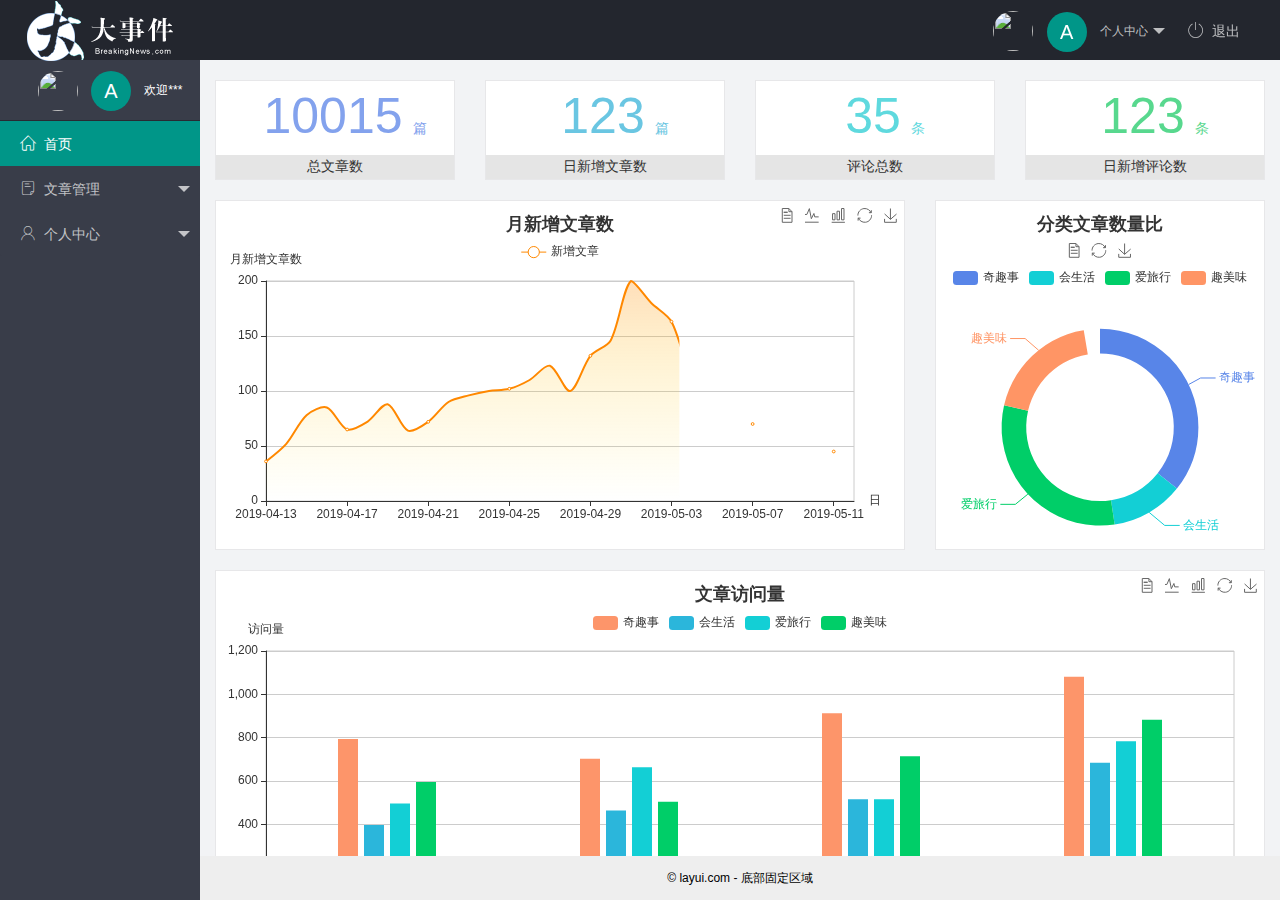
==== commit 7bee2c61: "完成了个人中心的功能" ====
--- a/index.html
+++ b/index.html
@@ -27,9 +27,9 @@
                         个人中心
                     </a>
                     <dl class="layui-nav-child">
-                        <dd><a href="">基本资料</a></dd>
-                        <dd><a href="">更换头像</a></dd>
-                        <dd><a href="">重置密码</a></dd>
+                        <dd><a href="/user/user_info.html" target="fm">基本资料</a></dd>
+                        <dd><a href="/user/user_avatar.html" target="fm">更换头像</a></dd>
+                        <dd><a href="/user/user_pwd.html" target="fm">重置密码</a></dd>
                     </dl>
                 </li>
                 <li class="layui-nav-item"><a href="javascript:;" id="btnLogout"><span class="iconfont icon-tuichu"></span>退出</a></li>
@@ -66,13 +66,13 @@
                         <a href="javascript:;"><span class="iconfont icon-user"></span>个人中心</a>
                         <dl class="layui-nav-child">
                             <dd>
-                                <a href="javascript:;"><i class="layui-icon layui-icon-app"></i>基本资料</a>
+                                <a href="/user/user_info.html" target="fm"><i class="layui-icon layui-icon-app"></i>基本资料</a>
                             </dd>
                             <dd>
-                                <a href="javascript:;"><i class="layui-icon layui-icon-app"></i>更换头像</a>
+                                <a href="/user/user_avatar.html" target="fm"><i class="layui-icon layui-icon-app"></i>更换头像</a>
                             </dd>
                             <dd>
-                                <a href="javascript:;"><i class="layui-icon layui-icon-app"></i>重置密码</a>
+                                <a href="/user/user_pwd.html" target="fm"><i class="layui-icon layui-icon-app"></i>重置密码</a>
                             </dd>
                         </dl>
                     </li>
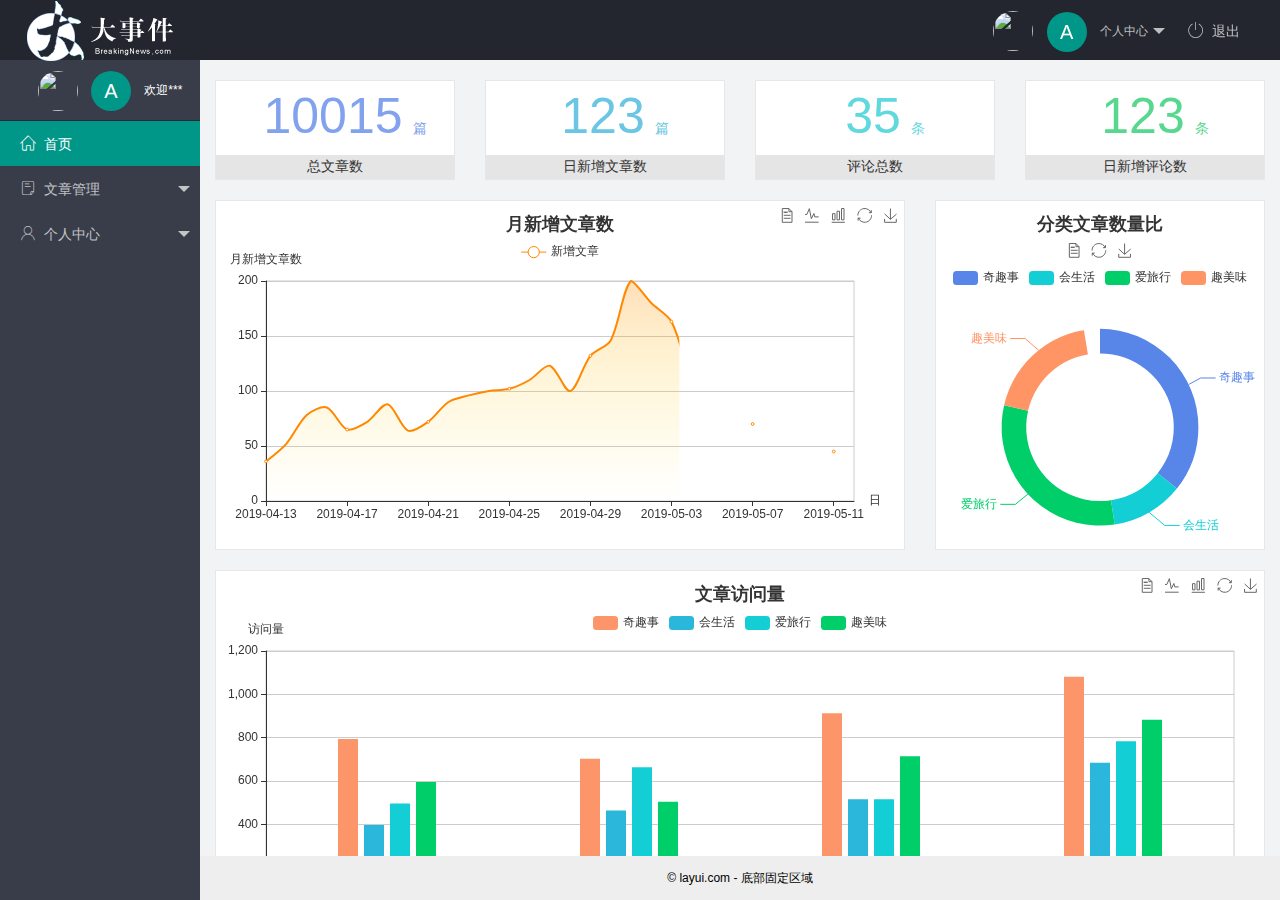
==== commit 0cfde0b8: "完成文章管理相关功能的开发" ====
--- a/index.html
+++ b/index.html
@@ -52,13 +52,13 @@
                         <a class="" href="javascript:;"><span class="iconfont icon-16"></span>文章管理</a>
                         <dl class="layui-nav-child">
                             <dd>
-                                <a href="javascript:;"><i class="layui-icon layui-icon-app"></i>文章类别</a>
+                                <a href="/article/art_cate.html" target="fm"><i class="layui-icon layui-icon-app"></i>文章类别</a>
                             </dd>
                             <dd>
-                                <a href="javascript:;"><i class="layui-icon layui-icon-app"></i>文章列表</a>
+                                <a href="/article/art_list.html" target="fm"><i class="layui-icon layui-icon-app"></i>文章列表</a>
                             </dd>
                             <dd>
-                                <a href="javascript:;"><i class="layui-icon layui-icon-app"></i>发布文章</a>
+                                <a href="/article/art_pub.html" target="fm"><i class="layui-icon layui-icon-app"></i>发布文章</a>
                             </dd>
                         </dl>
                     </li>
